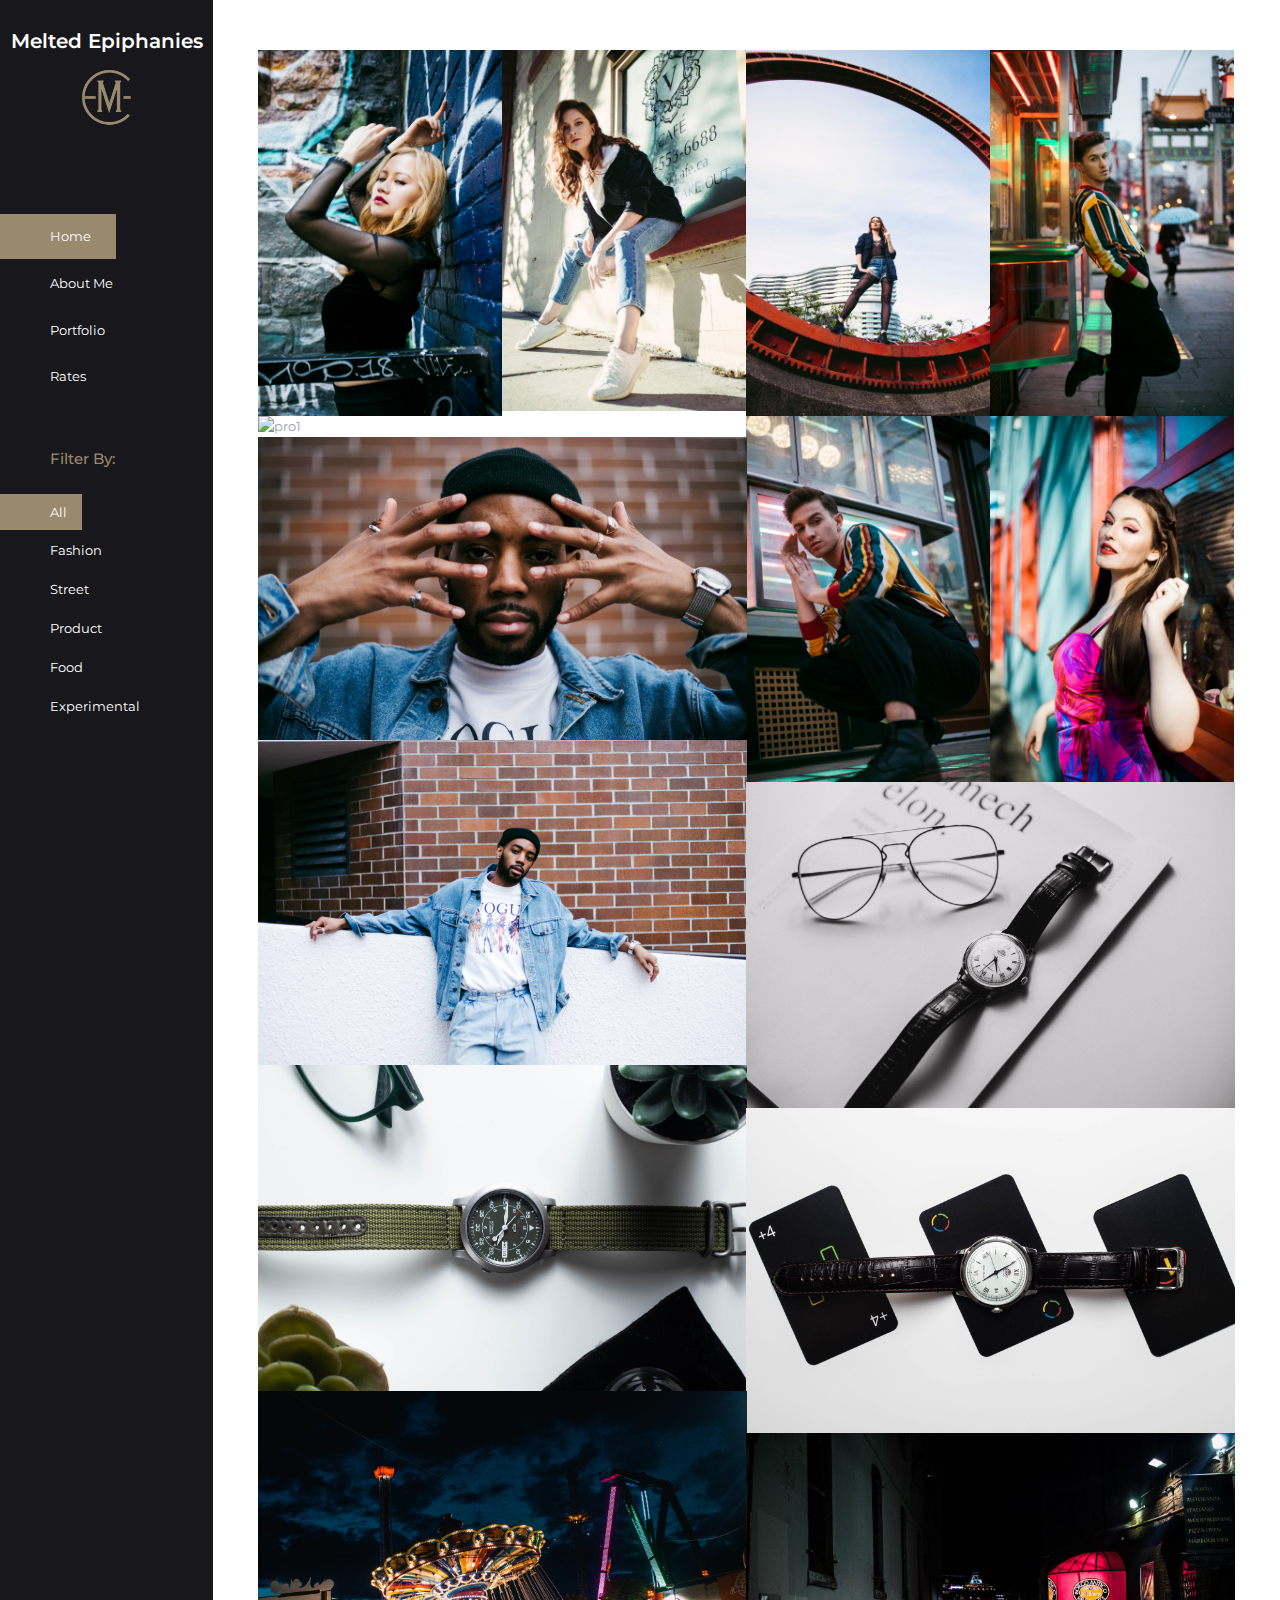
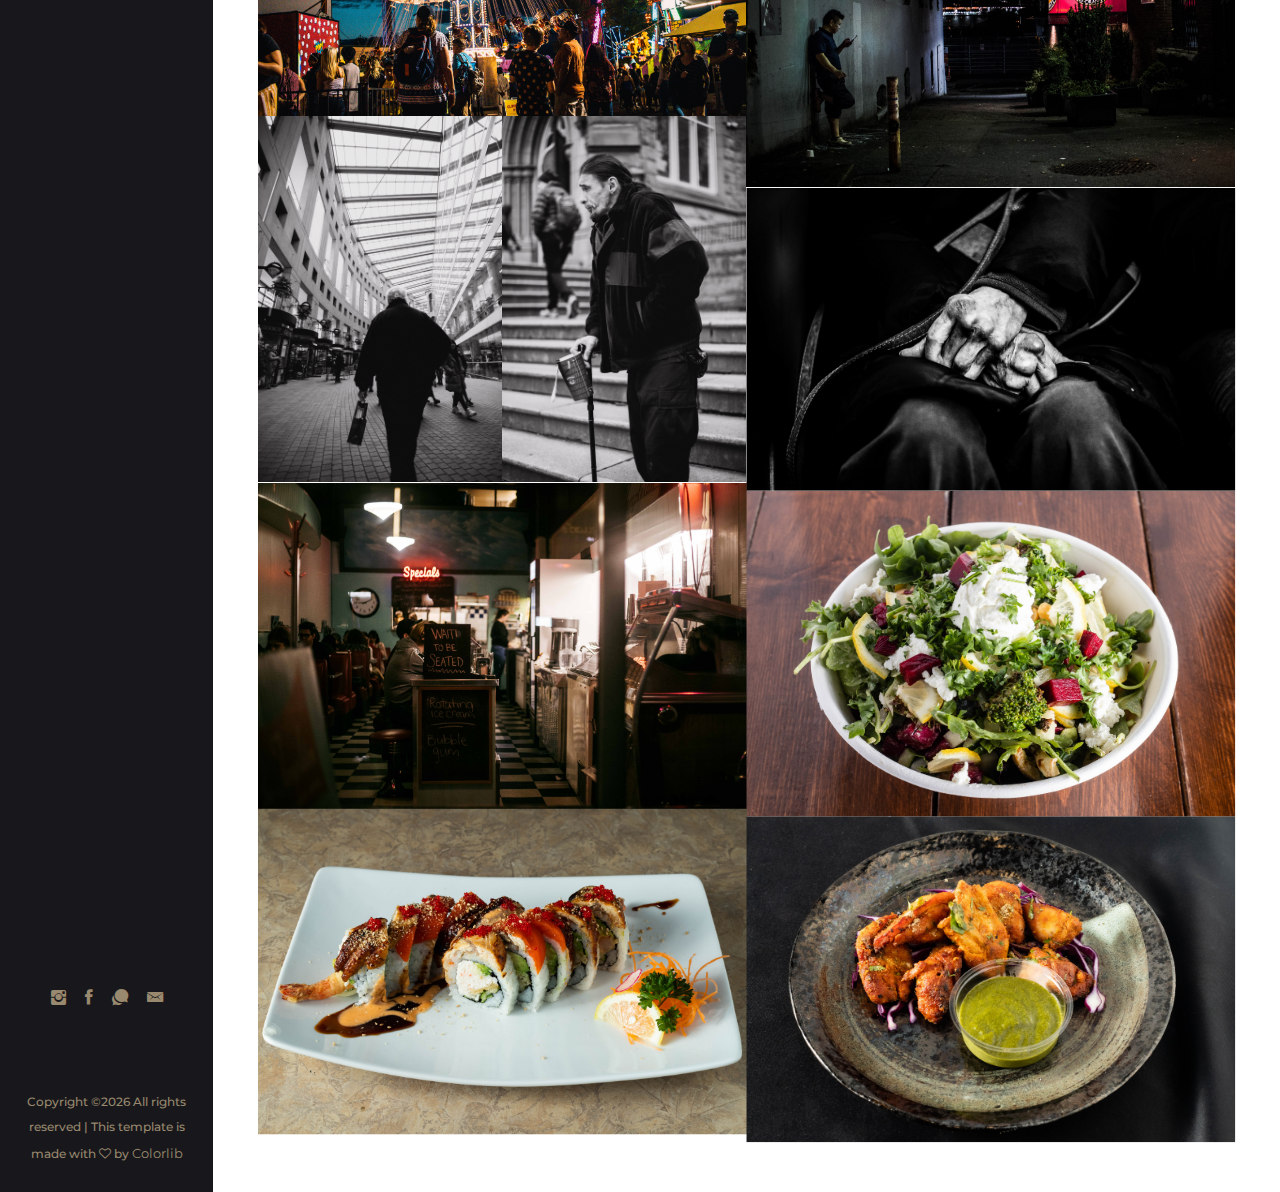
==== index.html @ e8b74024 "Changed Font size for About change and uploaded images" ====
<!DOCTYPE html>
<html lang="en">
<head>
    <!-- ========== Meta Tags ========== -->
    <meta charset="UTF-8">
    <meta name="description" content="Cocoon -Portfolio">
    <meta name="keywords" content="Cocoon , Portfolio">
    <meta name="author" content="Pharaohlab">
    <meta name="viewport" content="width=device-width, initial-scale=1, maximum-scale=1">
    <!-- ========== Title ========== -->
    <title> Melted Epiphanies</title>
    <!-- ========== Favicon Ico ========== -->
    <link rel="icon" href="assets/img/icons/Logo.png">
    <!-- ========== STYLESHEETS ========== -->
    <!-- Bootstrap CSS -->
    <link href="assets/css/bootstrap.min.css" rel="stylesheet">
    <!-- Fonts Icon CSS -->
    <link href="assets/css/font-awesome.min.css" rel="stylesheet">
    <link href="assets/css/et-line.css" rel="stylesheet">
    <link href="assets/css/ionicons.min.css" rel="stylesheet">
    <!-- Carousel CSS -->
    <link href="assets/css/slick.css" rel="stylesheet">
    <!-- Magnific-popup -->
    <link rel="stylesheet" href="assets/css/magnific-popup.css">
    <!-- Animate CSS -->
    <link rel="stylesheet" href="assets/css/animate.min.css">
    <!-- Custom styles for this template -->
    <link href="assets/css/main.css" rel="stylesheet">
</head>
<body>
<div class="loader">
    <div class="loader-outter"></div>
    <div class="loader-inner"></div>
</div>

<div class="body-container container-fluid">
    <a class="menu-btn" href="javascript:void(0)">
        <i class="ion ion-grid"></i>
    </a>
    <div class="row justify-content-center">
        <!--=================== side menu ====================-->
        <div class="col-lg-2 col-md-3 col-12 menu_block">

            <!--logo -->
            <div class="logo_box">
                <a href="#">
                    <h4 class="d-inline text-white" style="font-weight:600; font-size: 20px">Melted Epiphanies</h4>
                    <br>
                    <img style="max-height: 80px"  src="assets/img/icons/Logo.png"> 
                </a>
                
            </div>
            <!--logo end-->

            <!--main menu -->
            <div class="side_menu_section">
                <ul class="menu_nav">
                    <li class="active">
                        <a href="index.html">
                            Home
                        </a>
                    </li>
                    <li>
                        <a href="about.html">
                            About Me
                        </a>
                    </li>
                    
                    <li>
                        <a href="portfolio.html">
                            Portfolio
                        </a>
                    </li>
                   <!--<li X>
                        <a href="blog.html">
                            Blog
                        </a>
                    </li>-->
                    <li>
                        <a href="services.html">
                            Rates
                        </a>
                    </li>
                </ul>
            </div>
            <!--main menu end -->

            <!--filter menu -->
            <div class="side_menu_section">
                <h4 class="side_title">filter by:</h4>
                <ul  id="filtr-container"  class="filter_nav">
                    <li  data-filter="*" class="active"><a href="javascript:void(0)" >all</a></li>
                    <li data-filter=".fashion"> <a href="javascript:void(0)">fashion</a></li>
                    <li data-filter=".street"><a href="javascript:void(0)">street</a></li>
                    <li data-filter=".product"><a href="javascript:void(0)">product</a></li>
                    <li data-filter=".food"><a href="javascript:void(0)">food</a></li>
                    <li data-filter=".experimental"><a href="javascript:void(0)">experimental</a></li>
                </ul>
            </div>
            <!--filter menu end -->

            <!--social and copyright -->
            <div class="side_menu_bottom">
                <div class="side_menu_bottom_inner">
                    <ul class="social_menu">
                        <li>
                            <a href="https://www.instagram.com/melted_epiphanies/"> <i class="ion ion-social-instagram"></i> </a>
                        </li>
                        <li>
                            <a href="https://www.facebook.com/Melted.Epiphanies/"> <i class="ion ion-social-facebook"></i> </a>
                        </li>
                        <li>
                            <a href="https://msng.link/o/?https%3A%2F%2Fu.wechat.com%2FINKxO71W74iLwqm2s87WWhY=wc"> <i class="ion ion-chatbubbles"></i> </a>
                        </li>
                        <li>
                            <a href="mailto:kaiwenmei@gmail.com"> <i class="ion ion-email"></i> </a>
                        </li>
                    </ul>
                    <div class="copy_right">
                        <!-- Link back to Colorlib can't be removed. Template is licensed under CC BY 3.0. -->
                        <p class="copyright">Copyright &copy;<script>document.write(new Date().getFullYear());</script> All rights reserved | This template is made with <i class="fa fa-heart-o" aria-hidden="true"></i> by <a href="https://colorlib.com" target="_blank">Colorlib</a></p>
                        <!-- Link back to Colorlib can't be removed. Template is licensed under CC BY 3.0. -->
                    </div>
                </div>
            </div>
            <!--social and copyright end -->

        </div>
        <!--=================== side menu end====================-->

        <!--=================== content body ====================-->
        <div class="col-lg-10 col-md-9 col-12 body_block  align-content-center">
            <div class="portfolio">
                <div class="container-fluid">
                    <!--=================== masaonry portfolio start====================-->
                    <div class="grid img-container justify-content-center no-gutters">
                        <div class="grid-sizer col-sm-12 col-md-6 col-lg-3"></div>
                        
                        <div class="grid-item fashion  col-sm-12 col-md-6 col-lg-3">
                            <a href="assets/img/fashion/IMG_3970.jpg" title="Vancity Wears">
                                <div class="project_box_one">
                                    <img src="assets/img/fashion/IMG_3970.jpg" alt="pro1" />
                                    <div class="product_info">
                                        <div class="product_info_text">
                                            <div class="product_info_text_inner">
                                                <i class="ion ion-plus"></i>
                                                <h4>Vancity Wears</h4>
                                            </div>
                                        </div>
                                    </div>
                                </div>
                            </a>
                        </div>
                        
                        <div class="grid-item fashion  col-sm-12 col-md-6 col-lg-3">
                            <a href="assets/img/fashion/tetyana/2.jpg" title="Tetyana">
                                <div class="project_box_one">
                                    <img src="assets/img/fashion/tetyana/2.jpg" alt="pro1" />
                                    <div class="product_info">
                                        <div class="product_info_text">
                                            <div class="product_info_text_inner">
                                                <i class="ion ion-plus"></i>
                                                <h4>Luxia Magazine</h4>
                                            </div>
                                        </div>
                                    </div>
                                </div>
                            </a>
                        </div>
                         <div class="grid-item fashion  col-sm-12 col-md-6 col-lg-3">
                            <a href="assets/img/fashion/tetyana/tentative%205.jpg" title="Tetyana">
                                <div class="project_box_one">
                                    <img src="assets/img/fashion/tetyana/tentative%205.jpg" alt="pro1" />
                                    <div class="product_info">
                                        <div class="product_info_text">
                                            <div class="product_info_text_inner">
                                                <i class="ion ion-plus"></i>
                                                <h4>Luxia Magazine</h4>
                                            </div>
                                        </div>
                                    </div>
                                </div>
                            </a>
                        </div>
                        
                        <div class="grid-item fashion  col-sm-12 col-md-6">
                            <a href="assets/img/fashion/amelia/IMG_6951.jpg" title="Amelia">
                                <div class="project_box_one">
                                    <img src="assets/img/fashion/amelia/IMG_6951.jpg" alt="pro1" />
                                    <div class="product_info">
                                        <div class="product_info_text">
                                            <div class="product_info_text_inner">
                                                <i class="ion ion-plus"></i>
                                                <h4>Evon Magazine</h4>
                                            </div>
                                        </div>
                                    </div>
                                </div>
                            </a>
                        </div>
                        
                        <div class="grid-item fashion  col-sm-12 col-md-6 col-lg-3">
                            <a href="assets/img/fashion/Eran/IMG_0457.jpg" title="Eran">
                                <div class="project_box_one">
                                    <img src="assets/img/fashion/Eran/IMG_0457.jpg" alt="pro1" />
                                    <div class="product_info">
                                        <div class="product_info_text">
                                            <div class="product_info_text_inner">
                                                <i class="ion ion-plus"></i>
                                                <h4>Horizont Magazine</h4>
                                            </div>
                                        </div>
                                    </div>
                                </div>
                            </a>
                        </div>
                        
                         <div class="grid-item fashion  col-sm-12 col-md-6 col-lg-3">
                            <a href="assets/img/fashion/Eran/IMG_0480.jpg" title="Eran">
                                <div class="project_box_one">
                                    <img src="assets/img/fashion/Eran/IMG_0480.jpg" alt="pro1" />
                                    <div class="product_info">
                                        <div class="product_info_text">
                                            <div class="product_info_text_inner">
                                                <i class="ion ion-plus"></i>
                                                <h4>Horizont Magazine</h4>
                                            </div>
                                        </div>
                                    </div>
                                </div>
                            </a>
                        </div>
                        
                         <div class="grid-item fashion  col-sm-12 col-md-6 col-lg-3">
                            <a href="assets/img/fashion/amelia/IMG_6711.jpg" title="Amelia">
                                <div class="project_box_one">
                                    <img src="assets/img/fashion/amelia/IMG_6711.jpg" alt="pro1" />
                                    <div class="product_info">
                                        <div class="product_info_text">
                                            <div class="product_info_text_inner">
                                                <i class="ion ion-plus"></i>
                                                <h4>Evon Magazine</h4>
                                            </div>
                                        </div>
                                    </div>
                                </div>
                            </a>
                        </div>
                        
                        <div class="grid-item fashion  col-sm-12 col-md-6 ">
                            <a href="assets/img/fashion/IMG_4957.jpg" title="Bray">
                                <div class="project_box_one">
                                    <img src="assets/img/fashion/IMG_4957.jpg" alt="pro1" />
                                    <div class="product_info">
                                        <div class="product_info_text">
                                            <div class="product_info_text_inner">
                                                <i class="ion ion-plus"></i>
                                                <h4>Vancity Wears</h4>
                                            </div>
                                        </div>
                                    </div>
                                </div>
                            </a>
                        </div>
                        
                        <div class="grid-item fashion  col-sm-12 col-md-6 ">
                            <a href="assets/img/fashion/IMG_4915.jpg" title="Bray">
                                <div class="project_box_one">
                                    <img src="assets/img/fashion/IMG_4915.jpg" alt="pro1" />
                                    <div class="product_info">
                                        <div class="product_info_text">
                                            <div class="product_info_text_inner">
                                                <i class="ion ion-plus"></i>
                                                <h4>Vancity Wears</h4>
                                            </div>
                                        </div>
                                    </div>
                                </div>
                            </a>
                        </div>
                        
                        <div class="grid-item product  col-sm-12 col-md-6 ">
                            <a href="assets/img/product/IMG_9534.jpg" title="Orient">
                                <div class="project_box_one">
                                    <img src="assets/img/product/IMG_9534.jpg" alt="pro1" />
                                    <div class="product_info">
                                        <div class="product_info_text">
                                            <div class="product_info_text_inner">
                                                <i class="ion ion-plus"></i>
                                                <h4>Watches</h4>
                                    
                                            </div>
                                        </div>
                                    </div>
                                </div>
                            </a>
                        </div>
                        
                        <div class="grid-item product  col-sm-12 col-md-6 ">
                            <a href="assets/img/product/IMG_9509.jpg" title="Saco">
                                <div class="project_box_one">
                                    <img src="assets/img/product/IMG_9509.jpg" alt="pro1" />
                                    <div class="product_info">
                                        <div class="product_info_text">
                                            <div class="product_info_text_inner">
                                                <i class="ion ion-plus"></i>
                                                <h4>Watches</h4>
                                            </div>
                                        </div>
                                    </div>
                                </div>
                            </a>
                        </div>
                        
                        <div class="grid-item product  col-sm-12 col-md-6">
                            <a href="assets/img/product/IMG_9571.jpg" title="Orient">
                                <div class="project_box_one">
                                    <img src="assets/img/product/IMG_9571.jpg" alt="pro1" />
                                    <div class="product_info">
                                        <div class="product_info_text">
                                            <div class="product_info_text_inner">
                                                <i class="ion ion-plus"></i>
                                                <h4>Watches</h4>
                                            </div>
                                        </div>
                                    </div>
                                </div>
                            </a>
                        </div>
                        
                        <div class="grid-item street col-sm-12 col-md-6">
                            <a href="assets/img/street/1.jpg" title="Summer Nights">
                                <div class="project_box_one">
                                    <img src="assets/img/street/1.jpg" alt="pro1" />
                                    <div class="product_info">
                                        <div class="product_info_text">
                                            <div class="product_info_text_inner">
                                                <i class="ion ion-plus"></i>
                                                <h4>Playland at Night</h4>
                                            </div>
                                        </div>
                                    </div>
                                </div>
                            </a>
                        </div>
                        
                        <div class="grid-item street col-sm-12 col-md-6">
                            <a href="assets/img/street/MeltedEpiphanies.jpg" title="Smoke Break">
                                <div class="project_box_one">
                                    <img src="assets/img/street/MeltedEpiphanies.jpg" alt="pro1" />
                                    <div class="product_info">
                                        <div class="product_info_text">
                                            <div class="product_info_text_inner">
                                                <i class="ion ion-plus"></i>
                                                <h4>Smoke Break</h4>
                                            </div>
                                        </div>
                                    </div>
                                </div>
                            </a>
                        </div>
                        
                        <div class="grid-item street col-sm-12 col-md-6 col-lg-3">
                            <a href="assets/img/street/IMG_5322.jpg" title="Looming Shoulders">
                                <div class="project_box_one">
                                    <img src="assets/img/street/IMG_5322.jpg" alt="pro1" />
                                    <div class="product_info">
                                        <div class="product_info_text">
                                            <div class="product_info_text_inner">
                                                <i class="ion ion-plus"></i>
                                                <h4>Looming Shoulders</h4>
                                            </div>
                                        </div>
                                    </div>
                                </div>
                            </a>
                        </div>
                        
                        <div class="grid-item street col-sm-12 col-md-6 col-lg-3">
                            <a href="assets/img/street/IMG_5411.jpg" title="Looming Shoulders">
                                <div class="project_box_one">
                                    <img src="assets/img/street/IMG_5411.jpg" alt="pro1" />
                                    <div class="product_info">
                                        <div class="product_info_text">
                                            <div class="product_info_text_inner">
                                                <i class="ion ion-plus"></i>
                                                <h4>Cane</h4>
                                            </div>
                                        </div>
                                    </div>
                                </div>
                            </a>
                        </div>
                        
                        <div class="grid-item street col-sm-12 col-md-6">
                            <a href="assets/img/street/IMG_3311_Original.jpg" title="Elderly Hands">
                                <div class="project_box_one">
                                    <img src="assets/img/street/IMG_3311_Original.jpg" alt="pro1" />
                                    <div class="product_info">
                                        <div class="product_info_text">
                                            <div class="product_info_text_inner">
                                                <i class="ion ion-plus"></i>
                                                <h4>Elderly Hands</h4>
                                            </div>
                                        </div>
                                    </div>
                                </div>
                            </a>
                        </div>
                        
                        <div class="grid-item street col-sm-12 col-md-6">
                            <a href="assets/img/street/IMG_4623.jpg" title="Late night Coffee">
                                <div class="project_box_one">
                                    <img src="assets/img/street/IMG_4623.jpg" alt="pro1" />
                                    <div class="product_info">
                                        <div class="product_info_text">
                                            <div class="product_info_text_inner">
                                                <i class="ion ion-plus"></i>
                                                <h4>Late Night Coffee</h4>
                                            </div>
                                        </div>
                                    </div>
                                </div>
                            </a>
                        </div>
                        
                         <div class="grid-item food col-sm-12 col-md-6">
                            <a href="assets/img/food/pretty.jpg" title="Hungry Guys Kitchen">
                                <div class="project_box_one">
                                    <img src="assets/img/food/pretty.jpg" alt="pro1" />
                                    <div class="product_info">
                                        <div class="product_info_text">
                                            <div class="product_info_text_inner">
                                                <i class="ion ion-plus"></i>
                                                <h4>Hungry Guys Kitchen</h4>
                                            </div>
                                        </div>
                                    </div>
                                </div>
                            </a>
                        </div>
                        
                        <div class="grid-item food col-sm-12 col-md-6">
                            <a href="assets/img/food/tokyo%20dragon.jpg" title="Tokyo Hon">
                                <div class="project_box_one">
                                    <img src="assets/img/food/tokyo%20dragon.jpg" alt="pro1" />
                                    <div class="product_info">
                                        <div class="product_info_text">
                                            <div class="product_info_text_inner">
                                                <i class="ion ion-plus"></i>
                                                <h4>Tokyo Hon</h4>
                                            </div>
                                        </div>
                                    </div>
                                </div>
                            </a>
                        </div>
                        
                        <div class="grid-item food col-sm-12 col-md-6">
                            <a href="assets/img/food/tikka.jpg" title="Urban Tadaka">
                                <div class="project_box_one">
                                    <img src="assets/img/food/tikka.jpg" alt="pro1" />
                                    <div class="product_info">
                                        <div class="product_info_text">
                                            <div class="product_info_text_inner">
                                                <i class="ion ion-plus"></i>
                                                <h4>Urban Tadaka</h4>
                                            </div>
                                        </div>
                                    </div>
                                </div>
                            </a>
                        </div>
                        
                        
                        
                       
                        
                    </div>
                    <!--=================== masaonry portfolio end====================-->
                </div>
            </div>
        </div>
        <!--=================== content body end ====================-->
    </div>
</div>


<!-- jquery -->
<script src="assets/js/jquery.min.js"></script>
<!-- bootstrap -->
<script src="assets/js/popper.js"></script>
<script src="assets/js/bootstrap.min.js"></script>
<script src="assets/js/waypoints.min.js"></script>
<!--slick carousel -->
<script src="assets/js/slick.min.js"></script>
<!--Portfolio Filter-->
<script src="assets/js/imgloaded.js"></script>
<script src="assets/js/isotope.js"></script>
<!-- Magnific-popup -->
<script src="assets/js/jquery.magnific-popup.min.js"></script>
<!--Counter-->
<script src="assets/js/jquery.counterup.min.js"></script>
<!-- WOW JS -->
<script src="assets/js/wow.min.js"></script>
<!-- Custom js -->
<script src="assets/js/main.js"></script>
</body>
</html>
---- assets/css/et-line.css ----
@font-face{font-family:et-line;src:url(../fonts/et-line.eot);src:url(../fonts/et-line.eot?#iefix) format('embedded-opentype'),url(../fonts/et-line.woff) format('woff'),url(../fonts/et-line.ttf) format('truetype'),url(../fonts/et-line.svg#et-line) format('svg');font-weight:400;font-style:normal}[data-icon]:before{font-family:et-line;content:attr(data-icon);speak:none;font-weight:400;font-variant:normal;text-transform:none;line-height:1;-webkit-font-smoothing:antialiased;-moz-osx-font-smoothing:grayscale;display:inline-block}.icon-adjustments,.icon-alarmclock,.icon-anchor,.icon-aperture,.icon-attachment,.icon-bargraph,.icon-basket,.icon-beaker,.icon-bike,.icon-book-open,.icon-briefcase,.icon-browser,.icon-calendar,.icon-camera,.icon-caution,.icon-chat,.icon-circle-compass,.icon-clipboard,.icon-clock,.icon-cloud,.icon-compass,.icon-desktop,.icon-dial,.icon-document,.icon-documents,.icon-download,.icon-dribbble,.icon-edit,.icon-envelope,.icon-expand,.icon-facebook,.icon-flag,.icon-focus,.icon-gears,.icon-genius,.icon-gift,.icon-global,.icon-globe,.icon-googleplus,.icon-grid,.icon-happy,.icon-hazardous,.icon-heart,.icon-hotairballoon,.icon-hourglass,.icon-key,.icon-laptop,.icon-layers,.icon-lifesaver,.icon-lightbulb,.icon-linegraph,.icon-linkedin,.icon-lock,.icon-magnifying-glass,.icon-map,.icon-map-pin,.icon-megaphone,.icon-mic,.icon-mobile,.icon-newspaper,.icon-notebook,.icon-paintbrush,.icon-paperclip,.icon-pencil,.icon-phone,.icon-picture,.icon-pictures,.icon-piechart,.icon-presentation,.icon-pricetags,.icon-printer,.icon-profile-female,.icon-profile-male,.icon-puzzle,.icon-quote,.icon-recycle,.icon-refresh,.icon-ribbon,.icon-rss,.icon-sad,.icon-scissors,.icon-scope,.icon-search,.icon-shield,.icon-speedometer,.icon-strategy,.icon-streetsign,.icon-tablet,.icon-target,.icon-telescope,.icon-toolbox,.icon-tools,.icon-tools-2,.icon-trophy,.icon-tumblr,.icon-twitter,.icon-upload,.icon-video,.icon-wallet,.icon-wine{font-family:et-line;speak:none;font-style:normal;font-weight:400;font-variant:normal;text-transform:none;line-height:1;-webkit-font-smoothing:antialiased;-moz-osx-font-smoothing:grayscale;display:inline-block}.icon-mobile:before{content:"\e000"}.icon-laptop:before{content:"\e001"}.icon-desktop:before{content:"\e002"}.icon-tablet:before{content:"\e003"}.icon-phone:before{content:"\e004"}.icon-document:before{content:"\e005"}.icon-documents:before{content:"\e006"}.icon-search:before{content:"\e007"}.icon-clipboard:before{content:"\e008"}.icon-newspaper:before{content:"\e009"}.icon-notebook:before{content:"\e00a"}.icon-book-open:before{content:"\e00b"}.icon-browser:before{content:"\e00c"}.icon-calendar:before{content:"\e00d"}.icon-presentation:before{content:"\e00e"}.icon-picture:before{content:"\e00f"}.icon-pictures:before{content:"\e010"}.icon-video:before{content:"\e011"}.icon-camera:before{content:"\e012"}.icon-printer:before{content:"\e013"}.icon-toolbox:before{content:"\e014"}.icon-briefcase:before{content:"\e015"}.icon-wallet:before{content:"\e016"}.icon-gift:before{content:"\e017"}.icon-bargraph:before{content:"\e018"}.icon-grid:before{content:"\e019"}.icon-expand:before{content:"\e01a"}.icon-focus:before{content:"\e01b"}.icon-edit:before{content:"\e01c"}.icon-adjustments:before{content:"\e01d"}.icon-ribbon:before{content:"\e01e"}.icon-hourglass:before{content:"\e01f"}.icon-lock:before{content:"\e020"}.icon-megaphone:before{content:"\e021"}.icon-shield:before{content:"\e022"}.icon-trophy:before{content:"\e023"}.icon-flag:before{content:"\e024"}.icon-map:before{content:"\e025"}.icon-puzzle:before{content:"\e026"}.icon-basket:before{content:"\e027"}.icon-envelope:before{content:"\e028"}.icon-streetsign:before{content:"\e029"}.icon-telescope:before{content:"\e02a"}.icon-gears:before{content:"\e02b"}.icon-key:before{content:"\e02c"}.icon-paperclip:before{content:"\e02d"}.icon-attachment:before{content:"\e02e"}.icon-pricetags:before{content:"\e02f"}.icon-lightbulb:before{content:"\e030"}.icon-layers:before{content:"\e031"}.icon-pencil:before{content:"\e032"}.icon-tools:before{content:"\e033"}.icon-tools-2:before{content:"\e034"}.icon-scissors:before{content:"\e035"}.icon-paintbrush:before{content:"\e036"}.icon-magnifying-glass:before{content:"\e037"}.icon-circle-compass:before{content:"\e038"}.icon-linegraph:before{content:"\e039"}.icon-mic:before{content:"\e03a"}.icon-strategy:before{content:"\e03b"}.icon-beaker:before{content:"\e03c"}.icon-caution:before{content:"\e03d"}.icon-recycle:before{content:"\e03e"}.icon-anchor:before{content:"\e03f"}.icon-profile-male:before{content:"\e040"}.icon-profile-female:before{content:"\e041"}.icon-bike:before{content:"\e042"}.icon-wine:before{content:"\e043"}.icon-hotairballoon:before{content:"\e044"}.icon-globe:before{content:"\e045"}.icon-genius:before{content:"\e046"}.icon-map-pin:before{content:"\e047"}.icon-dial:before{content:"\e048"}.icon-chat:before{content:"\e049"}.icon-heart:before{content:"\e04a"}.icon-cloud:before{content:"\e04b"}.icon-upload:before{content:"\e04c"}.icon-download:before{content:"\e04d"}.icon-target:before{content:"\e04e"}.icon-hazardous:before{content:"\e04f"}.icon-piechart:before{content:"\e050"}.icon-speedometer:before{content:"\e051"}.icon-global:before{content:"\e052"}.icon-compass:before{content:"\e053"}.icon-lifesaver:before{content:"\e054"}.icon-clock:before{content:"\e055"}.icon-aperture:before{content:"\e056"}.icon-quote:before{content:"\e057"}.icon-scope:before{content:"\e058"}.icon-alarmclock:before{content:"\e059"}.icon-refresh:before{content:"\e05a"}.icon-happy:before{content:"\e05b"}.icon-sad:before{content:"\e05c"}.icon-facebook:before{content:"\e05d"}.icon-twitter:before{content:"\e05e"}.icon-googleplus:before{content:"\e05f"}.icon-rss:before{content:"\e060"}.icon-tumblr:before{content:"\e061"}.icon-linkedin:before{content:"\e062"}.icon-dribbble:before{content:"\e063"}
---- assets/css/main.css ----
/*
 * Cocoon -  Portfolio html  Template
 * Build Date: december 2017
 * Author: colorlib
 * Copyright (C) 2018 colorlib
 */
/* ------------------------------------- */
/* TABLE OF CONTENTS
/* -------------------------------------
    . GENERAL
    . SIDE MENU
    . BODY SIDE GENEREL CLASSES
    . BUTTONS
    . ICON BOXES
    . PROJECTS SECTION (PORTFOLIO)
    . BLOG  SECTION
    . COUNTER SECTION
    . Testimonial SECTION
	. Contact Section
	.PROGRESSBAR
	.SINGLE POST (COMMENTS SIDEBAR TAGS LIST)
	------------------------------------- */
/*  ----------------------------------------------------
1. GENERAL
-------------------------------------------------------- */
/* ----------------IMPORT GOOGLE FONTS ------------------- */
@import url("https://fonts.googleapis.com/css?family=Montserrat:300,300i,400,500");
/* ----------------Text Fonts ------------------- */
body {
  font-size: 20px;
  line-height: 1.6;
  font-weight: 300;
  font-family: "Montserrat", sans-serif;
  color: #9c9ca9;
  font-style: normal;
  overflow-x: hidden;
}

h1, h2, h3, h4, h5, h6 {
  font-family: "Montserrat", sans-serif;
  font-weight: 400;
  color: #18181c;
  line-height: 1.3;
}

h1, .h1 {
  font-size: 42px;
  margin-bottom: 25px;
}

h2, .h2 {
  font-size: 38px;
  margin-bottom: 25px;
}

h3, .h3 {
  font-size: 36px;
  margin-bottom: 25px;
}

h4, .h4 {
  font-size: 18px;
  margin-bottom: 15px;
}

h5, .h5 {
  font-size: 16px;
  margin-bottom: 15px;
}

h6, .h6 {
  font-size: 14px;
  margin-bottom: 10px;
}

p {
  font-size: 16px;
  font-family: "Montserrat", sans-serif;
  margin: 0 0 15px;
  line-height: 2.1;
  font-weight: 300;
  color: #9c9ca9;
}
p:last-child {
  margin-bottom: 0;
}

a {
  color: inherit;
  text-decoration: none;
  cursor: pointer;
  font-size: 13px;
  font-weight: 400;
  -webkit-transition: all 0.4s ease-in-out;
  transition: all 0.4s ease-in-out;
}

a:hover,
a:focus,
a:active {
  text-decoration: none;
  outline: none;
  color: #9c9ca9;
  -webkit-transition: all 0.4s ease-in-out;
  transition: all 0.4s ease-in-out;
}

ul.nosyely_list {
  padding: 0;
  margin: 0;
  list-style: none;
}

.section_title {
  position: relative;
  margin-bottom: 25px;
}
.section_title h4 {
  text-transform: capitalize;
  font-weight: 500;
}
.section_title h4:after {
  height: 2px;
  width: 30px;
  content: "";
  background-color: #99896e;
  position: absolute;
  left: 2px;
  bottom: -10px;
}

blockquote {
  padding: 75px 25px 25px;
  font-size: 20px;
  text-align: center;
  margin: 25px 50px;
}
blockquote:before {
  content: open-quote;
  display: block;
  font-size: 134px;
  font-family: Georgia, Verdana, Roboto, serif;
  line-height: 0.2;
  padding: 0;
  opacity: 0.2;
  font-weight: 600;
  margin: 0;
}
blockquote p {
  font-size: 18px;
  text-transform: capitalize;
  font-weight: 400;
  font-style: italic;
}

.text-muted {
  color: #868e96 !important;
  font-size: 14px;
  line-height: 2.1;
}

strong {
  font-weight: 700;
}

.text-xs {
  font-size: 11px;
}

.text-xl {
  font-size: 48px;
  font-weight: 600;
  letter-spacing: 1px;
}

.uppercase {
  text-transform: uppercase;
}

.capitalize {
  text-transform: capitalize;
}

img {
  max-width: 100%;
}

@media (max-width: 768px) {
  h1, .h1 {
    font-size: 28px;
    line-height: 40px;
    margin-bottom: 15px;
    font-weight: 700;
  }

  h2, .h2 {
    font-size: 24px;
    line-height: 40px;
    margin-bottom: 15px;
  }

  h3, .h3 {
    font-size: 20px;
    line-height: 30px;
    margin-bottom: 15px;
  }

  h4, .h4 {
    font-size: 16px;
    line-height: 30px;
    margin-bottom: 10px;
  }

  h5, .h5 {
    font-size: 14px;
    line-height: 25px;
    margin-bottom: 10px;
  }

  h6, .h6 {
    font-size: 12px;
    line-height: 25px;
    margin-bottom: 5px;
  }

  .hide-md {
    display: none !important;
  }
}
/* ----------------Responsive Align ------------------- */
@media all and (max-width: 767px) {
  .text-center-xs {
    text-align: center;
  }

  .text-left-xs {
    text-align: left;
  }

  .text-right-xs {
    text-align: right;
  }
}
.loader {
  position: fixed;
  top: 0;
  bottom: 0;
  width: 100%;
  background-color: #f7f7f7;
  z-index: 999999;
}
.loader .loader-inner {
  position: absolute;
  border: 2px solid #99896e;
  border-radius: 50%;
  width: 40px;
  height: 40px;
  left: calc(50% - 20px);
  top: calc(50% - 20px);
  border-right: 0;
  border-top-color: transparent;
  -webkit-animation: loader-inner 1s cubic-bezier(0.42, 0.61, 0.58, 0.41) infinite;
  animation: loader-inner 1s cubic-bezier(0.42, 0.61, 0.58, 0.41) infinite;
}

@-webkit-keyframes loader-outter {
  0% {
    -webkit-transform: rotate(0deg);
    transform: rotate(0deg);
  }
  100% {
    -webkit-transform: rotate(360deg);
    transform: rotate(360deg);
  }
}
@keyframes loader-outter {
  0% {
    -webkit-transform: rotate(0deg);
    transform: rotate(0deg);
  }
  100% {
    -webkit-transform: rotate(360deg);
    transform: rotate(360deg);
  }
}
@-webkit-keyframes loader-inner {
  0% {
    -webkit-transform: rotate(0deg);
    transform: rotate(0deg);
  }
  100% {
    -webkit-transform: rotate(-360deg);
    transform: rotate(-360deg);
  }
}
@keyframes loader-inner {
  0% {
    -webkit-transform: rotate(0deg);
    transform: rotate(0deg);
  }
  100% {
    -webkit-transform: rotate(-360deg);
    transform: rotate(-360deg);
  }
}
/* ----------------colors------------------- */
.color-gray {
  color: #f4f8fc !important;
}

.color-dark-gray {
  color: #9c9ca9 !important;
}

.color-dark {
  color: #333333 !important;
}

.color-black {
  color: #18181c !important;
}

.color-light {
  color: #ffffff !important;
}

.color-green {
  color: #6cc47f !important;
}

.color-blue {
  color: #0652fd !important;
}

.color-red {
  color: #f97794 !important;
}

.color-orange {
  color: #f79257 !important;
}

.color-yellow {
  color: #ffbf00 !important;
}

.color-purple {
  color: #926cc4 !important;
}

.bg-grad-purple {
  background: #8C66CA;
  background: linear-gradient(135deg, #E25574 0%, #8C66CA 100%);
}

.bg-macaroni {
  background: -webkit-gradient(linear, left top, right top, from(#ff5f6d), to(#ffc371));
  background: linear-gradient(90deg, #ff5f6d 0%, #ffc371 100%);
}

.bg-light {
  background-color: #ffffff !important;
}

.bg-gray {
  background-color: #f4f8fc !important;
}

.bg-black {
  background-color: #18181c !important;
}

.bg-blue {
  background-color: #0652fd !important;
}

.bg-purple {
  background-color: #926cc4 !important;
}

/* --------------PADDING STYLE-------------- */
.p0 {
  padding: 0 !important;
}

.p5 {
  padding: 5px !important;
}

.p10 {
  padding: 10px !important;
}

.p15 {
  padding: 15px !important;
}

.p20 {
  padding: 20px !important;
}

.p25 {
  padding: 25px !important;
}

.p30 {
  padding: 30px !important;
}

.p35 {
  padding: 35px !important;
}

.p40 {
  padding: 40px !important;
}

.p45 {
  padding: 45px !important;
}

.p50 {
  padding: 50px !important;
}

.p55 {
  padding: 55px !important;
}

.p60 {
  padding: 60px !important;
}

.p65 {
  padding: 65px !important;
}

.p70 {
  padding: 70px !important;
}

.p75 {
  padding: 75px !important;
}

.p80 {
  padding: 80px !important;
}

.p85 {
  padding: 85px !important;
}

.p90 {
  padding: 90px !important;
}

.p95 {
  padding: 95px !important;
}

.p100 {
  padding: 100px !important;
}

.pt0 {
  padding-top: 0 !important;
}

.pt5 {
  padding-top: 5px !important;
}

.pt10 {
  padding-top: 10px !important;
}

.pt15 {
  padding-top: 15px !important;
}

.pt20 {
  padding-top: 20px !important;
}

.pt25 {
  padding-top: 25px !important;
}

.pt30 {
  padding-top: 30px !important;
}

.pt35 {
  padding-top: 35px !important;
}

.pt40 {
  padding-top: 40px !important;
}

.pt45 {
  padding-top: 45px !important;
}

.pt50 {
  padding-top: 50px !important;
}

.pt55 {
  padding-top: 55px !important;
}

.pt60 {
  padding-top: 60px !important;
}

.pt65 {
  padding-top: 65px !important;
}

.pt70 {
  padding-top: 70px !important;
}

.pt75 {
  padding-top: 75px !important;
}

.pt80 {
  padding-top: 80px !important;
}

.pt85 {
  padding-top: 85px !important;
}

.pt90 {
  padding-top: 90px !important;
}

.pt95 {
  padding-top: 95px !important;
}

.pt100 {
  padding-top: 100px !important;
}

.pt120 {
  padding-top: 120px !important;
}

.pt200 {
  padding-top: 200px !important;
}

.pr0 {
  padding-right: 0 !important;
}

.pr5 {
  padding-right: 5px !important;
}

.pr10 {
  padding-right: 10px !important;
}

.pr15 {
  padding-right: 15px !important;
}

.pr20 {
  padding-right: 20px !important;
}

.pr25 {
  padding-right: 25px !important;
}

.pr30 {
  padding-right: 30px !important;
}

.pr35 {
  padding-right: 35px !important;
}

.pr40 {
  padding-right: 40px !important;
}

.pr45 {
  padding-right: 45px !important;
}

.pr50 {
  padding-right: 50px !important;
}

.pr55 {
  padding-right: 55px !important;
}

.pr60 {
  padding-right: 60px !important;
}

.pr65 {
  padding-right: 65px !important;
}

.pr70 {
  padding-right: 70px !important;
}

.pr75 {
  padding-right: 75px !important;
}

.pr80 {
  padding-right: 80px !important;
}

.pr85 {
  padding-right: 85px !important;
}

.pr90 {
  padding-right: 90px !important;
}

.pr95 {
  padding-right: 95px !important;
}

.pr100 {
  padding-right: 100px !important;
}

.pb0 {
  padding-bottom: 0 !important;
}

.pb5 {
  padding-bottom: 5px !important;
}

.pb10 {
  padding-bottom: 10px !important;
}

.pb15 {
  padding-bottom: 15px !important;
}

.pb20 {
  padding-bottom: 20px !important;
}

.pb25 {
  padding-bottom: 25px !important;
}

.pb30 {
  padding-bottom: 30px !important;
}

.pb35 {
  padding-bottom: 35px !important;
}

.pb40 {
  padding-bottom: 40px !important;
}

.pb45 {
  padding-bottom: 45px !important;
}

.pb50 {
  padding-bottom: 50px !important;
}

.pb55 {
  padding-bottom: 55px !important;
}

.pb60 {
  padding-bottom: 60px !important;
}

.pb65 {
  padding-bottom: 65px !important;
}

.pb70 {
  padding-bottom: 70px !important;
}

.pb75 {
  padding-bottom: 75px !important;
}

.pb80 {
  padding-bottom: 80px !important;
}

.pb85 {
  padding-bottom: 85px !important;
}

.pb90 {
  padding-bottom: 90px !important;
}

.pb95 {
  padding-bottom: 95px !important;
}

.pb100 {
  padding-bottom: 100px !important;
}

.pb120 {
  padding-bottom: 120px !important;
}

.pb200 {
  padding-bottom: 200px !important;
}

.pl0 {
  padding-left: 0;
}

.pl5 {
  padding-left: 5px;
}

.pl10 {
  padding-left: 10px;
}

.pl15 {
  padding-left: 15px;
}

.pl20 {
  padding-left: 20px;
}

.pl25 {
  padding-left: 25px;
}

.pl30 {
  padding-left: 30px;
}

.pl35 {
  padding-left: 35px;
}

.pl40 {
  padding-left: 40px;
}

.pl45 {
  padding-left: 45px;
}

.pl50 {
  padding-left: 50px;
}

.pl55 {
  padding-left: 55px;
}

.pl60 {
  padding-left: 60px;
}

.pl65 {
  padding-left: 65px;
}

.pl70 {
  padding-left: 70px;
}

.pl75 {
  padding-left: 75px;
}

.pl80 {
  padding-left: 80px;
}

.pl85 {
  padding-left: 85px;
}

.pl90 {
  padding-left: 90px;
}

.pl95 {
  padding-left: 95px;
}

.pl100 {
  padding-left: 100px;
}

/*  -----------------MARGIN STYLE----------------------- */
.m0 {
  margin: 0;
}

.m5 {
  margin: 5px;
}

.m10 {
  margin: 10px;
}

.m15 {
  margin: 15px;
}

.m20 {
  margin: 20px;
}

.m25 {
  margin: 25px;
}

.m30 {
  margin: 30px;
}

.m35 {
  margin: 35px;
}

.m40 {
  margin: 40px;
}

.m45 {
  margin: 45px;
}

.m50 {
  margin: 50px;
}

.m55 {
  margin: 55px;
}

.m60 {
  margin: 60px;
}

.m65 {
  margin: 65px;
}

.m70 {
  margin: 70px;
}

.m75 {
  margin: 75px;
}

.m80 {
  margin: 80px;
}

.m85 {
  margin: 85px;
}

.m90 {
  margin: 90px;
}

.m95 {
  margin: 95px;
}

.m100 {
  margin: 100px;
}

.mt0 {
  margin-top: 0 !important;
}

.mt5 {
  margin-top: 5px !important;
}

.mt10 {
  margin-top: 10px !important;
}

.mt15 {
  margin-top: 15px !important;
}

.mt20 {
  margin-top: 20px !important;
}

.mt25 {
  margin-top: 25px !important;
}

.mt30 {
  margin-top: 30px !important;
}

.mt35 {
  margin-top: 35px !important;
}

.mt40 {
  margin-top: 40px !important;
}

.mt45 {
  margin-top: 45px !important;
}

.mt50 {
  margin-top: 50px !important;
}

.mt55 {
  margin-top: 55px !important;
}

.mt60 {
  margin-top: 60px !important;
}

.mt65 {
  margin-top: 65px !important;
}

.mt70 {
  margin-top: 70px !important;
}

.mt75 {
  margin-top: 75px !important;
}

.mt80 {
  margin-top: 80px !important;
}

.mt85 {
  margin-top: 85px !important;
}

.mt90 {
  margin-top: 90px !important;
}

.mt95 {
  margin-top: 95px !important;
}

.mt100 {
  margin-top: 100px !important;
}

.mt110 {
  margin-top: 110px !important;
}

.mt120 {
  margin-top: 120px !important;
}

.mt-75 {
  margin-top: -75px !important;
}

.mr0 {
  margin-right: 0 !important;
}

.mr5 {
  margin-right: 5px !important;
}

.mr10 {
  margin-right: 10px !important;
}

.mr15 {
  margin-right: 15px !important;
}

.mr20 {
  margin-right: 20px !important;
}

.mr25 {
  margin-right: 25px !important;
}

.mr30 {
  margin-right: 30px !important;
}

.mr35 {
  margin-right: 35px !important;
}

.mr40 {
  margin-right: 40px !important;
}

.mr45 {
  margin-right: 45px !important;
}

.mr50 {
  margin-right: 50px !important;
}

.mr55 {
  margin-right: 55px !important;
}

.mr60 {
  margin-right: 60px !important;
}

.mr65 {
  margin-right: 65px !important;
}

.mr70 {
  margin-right: 70px !important;
}

.mr75 {
  margin-right: 75px !important;
}

.mr80 {
  margin-right: 80px !important;
}

.mr85 {
  margin-right: 85px !important;
}

.mr90 {
  margin-right: 90px !important;
}

.mr95 {
  margin-right: 95px !important;
}

.mr100 {
  margin-right: 100px !important;
}

.mb0 {
  margin-bottom: 0 !important;
}

.mb5 {
  margin-bottom: 5px !important;
}

.mb10 {
  margin-bottom: 10px !important;
}

.mb15 {
  margin-bottom: 15px !important;
}

.mb20 {
  margin-bottom: 20px !important;
}

.mb25 {
  margin-bottom: 25px !important;
}

.mb30 {
  margin-bottom: 30px !important;
}

.mb35 {
  margin-bottom: 35px !important;
}

.mb40 {
  margin-bottom: 40px !important;
}

.mb45 {
  margin-bottom: 45px !important;
}

.mb50 {
  margin-bottom: 50px !important;
}

.mb55 {
  margin-bottom: 55px !important;
}

.mb60 {
  margin-bottom: 60px !important;
}

.mb65 {
  margin-bottom: 65px !important;
}

.mb70 {
  margin-bottom: 70px !important;
}

.mb75 {
  margin-bottom: 75px !important;
}

.mb80 {
  margin-bottom: 80px !important;
}

.mb85 {
  margin-bottom: 85px !important;
}

.mb90 {
  margin-bottom: 90px !important;
}

.mb95 {
  margin-bottom: 95px !important;
}

.mb100 {
  margin-bottom: 100px !important;
}

.ml0 {
  margin-left: 0 !important;
}

.ml5 {
  margin-left: 5px !important;
}

.ml10 {
  margin-left: 10px !important;
}

.ml15 {
  margin-left: 15px !important;
}

.ml20 {
  margin-left: 20px !important;
}

.ml25 {
  margin-left: 25px !important;
}

.ml30 {
  margin-left: 30px !important;
}

.ml35 {
  margin-left: 35px !important;
}

.ml40 {
  margin-left: 40px !important;
}

.ml45 {
  margin-left: 45px !important;
}

.ml50 {
  margin-left: 50px !important;
}

.ml55 {
  margin-left: 55px !important;
}

.ml60 {
  margin-left: 60px !important;
}

.ml65 {
  margin-left: 65px !important;
}

.ml70 {
  margin-left: 70px !important;
}

.ml75 {
  margin-left: 75px !important;
}

.ml80 {
  margin-left: 80px !important;
}

.ml85 {
  margin-left: 85px !important;
}

.ml90 {
  margin-left: 90px !important;
}

.ml95 {
  margin-left: 95px !important;
}

.ml100 {
  margin-left: 100px !important;
}

/*  --------------MARGIN STYLE MINUS----------------------------- */
.mt-5 {
  margin-top: -5px;
}

.mt-10 {
  margin-top: -10px;
}

.mt-15 {
  margin-top: -15px;
}

.mt-20 {
  margin-top: -20px;
}

.mt-25 {
  margin-top: -25px;
}

.mt-30 {
  margin-top: -30px;
}

.mt-35 {
  margin-top: -35px;
}

.mt-40 {
  margin-top: -40px;
}

.mt-45 {
  margin-top: -45px;
}

.mt-50 {
  margin-top: -50px;
}

.mt-55 {
  margin-top: -55px;
}

.mt-60 {
  margin-top: -60px;
}

.mt-65 {
  margin-top: -65px;
}

.mt-70 {
  margin-top: -70px;
}

.mt-75 {
  margin-top: -75px;
}

.mt-80 {
  margin-top: -80px;
}

.mt-85 {
  margin-top: -85px;
}

.mt-90 {
  margin-top: -90px;
}

.mt-95 {
  margin-top: -95px;
}

.mt-100 {
  margin-top: -100px;
}

.mt-110 {
  margin-top: -110px;
}

.mt-120 {
  margin-top: -120px;
}

.mt-130 {
  margin-top: -130px;
}

.mt-140 {
  margin-top: -140px;
}

.mt-150 {
  margin-top: -150px;
}

.ml-5 {
  margin-left: -5px;
}

.ml-10 {
  margin-left: -10px;
}

.ml-15 {
  margin-left: -15px;
}

.ml-20 {
  margin-left: -20px;
}

.ml-25 {
  margin-left: -25px;
}

.ml-30 {
  margin-left: -30px;
}

.ml-35 {
  margin-left: -35px;
}

.ml-40 {
  margin-left: -40px;
}

.ml-45 {
  margin-left: -45px;
}

.ml-50 {
  margin-left: -50px;
}

.ml-55 {
  margin-left: -55px;
}

.ml-60 {
  margin-left: -60px;
}

.ml-65 {
  margin-left: -65px;
}

.ml-70 {
  margin-left: -70px;
}

.ml-75 {
  margin-left: -75px;
}

.ml-80 {
  margin-left: -80px;
}

.ml-85 {
  margin-left: -85px;
}

.ml-90 {
  margin-left: -90px;
}

.ml-95 {
  margin-left: -95px;
}

.ml-100 {
  margin-left: -100px;
}

.ml-110 {
  margin-left: -110px;
}

.ml-120 {
  margin-left: -120px;
}

.ml-130 {
  margin-left: -130px;
}

.ml-140 {
  margin-left: -140px;
}

.ml-150 {
  margin-left: -150px;
}

.mb-5 {
  margin-bottom: -5px;
}

.mb-10 {
  margin-bottom: -10px;
}

.mb-15 {
  margin-bottom: -15px;
}

.mb-20 {
  margin-bottom: -20px;
}

.mb-25 {
  margin-bottom: -25px;
}

.mb-30 {
  margin-bottom: -30px;
}

.mb-35 {
  margin-bottom: -35px;
}

.mb-40 {
  margin-bottom: -40px;
}

.mb-45 {
  margin-bottom: -45px;
}

.mb-50 {
  margin-bottom: -50px;
}

.mb-55 {
  margin-bottom: -55px;
}

.mb-60 {
  margin-bottom: -60px;
}

.mb-65 {
  margin-bottom: -65px;
}

.mb-70 {
  margin-bottom: -70px;
}

.mb-75 {
  margin-bottom: -75px;
}

.mb-80 {
  margin-bottom: -80px;
}

.mb-85 {
  margin-bottom: -85px;
}

.mb-90 {
  margin-bottom: -90px;
}

.mb-95 {
  margin-bottom: -95px;
}

.mb-100 {
  margin-bottom: -100px;
}

.mb-110 {
  margin-bottom: -110px;
}

.mb-120 {
  margin-bottom: -120px;
}

.mb-130 {
  margin-bottom: -130px;
}

.mb-140 {
  margin-bottom: -140px;
}

.mb-150 {
  margin-bottom: -150px;
}

/*  ----------------------------------------------------
2. HEADER
-------------------------------------------------------- */
.body-container {
  position: relative;
}

.menu-btn {
  font-size: 36px;
  text-align: center;
  position: fixed;
  right: 30px;
  display: none;
  opacity: 0;
  bottom: 30px;
  padding: 3px 0;
  background-color: #fff;
  z-index: 9999;
  width: 60px;
  color: #99896e;
  height: 60px;
  border-radius: 50px;
  -webkit-box-shadow: 0 0 42px rgba(0, 0, 0, 0.1);
          box-shadow: 0 0 42px rgba(0, 0, 0, 0.1);
}
.menu-btn:hover {
  -webkit-box-shadow: 0 0 2px rgba(0, 0, 0, 0.09);
          box-shadow: 0 0 2px rgba(0, 0, 0, 0.09);
          box-shadow: 0 0 2px rgba(0, 0, 0, 0.09);
  color: #18181c;
}

.menu_block {
  background-color: #18181c;
  min-height: 100vh;
  padding: 0;
}
.menu_block .logo_box {
  text-align: center;
  padding: 25px 10px;
}
.menu_block .side_menu_section {
  margin-top: 50px;
}
.menu_block .side_title {
  padding-left: 50px;
  color: #99896e;
  text-transform: capitalize;
  font-size: 15px;
  margin-bottom: 25px;
  font-weight: 500;
}
.menu_block .side_menu_bottom {
  min-height: 300px;
}
.menu_block .side_menu_bottom .side_menu_bottom_inner {
  position: absolute;
  left: 0;
  right: 0;
  bottom: 0;
}
.menu_block .copy_right {
  padding: 25px;
  color: #99896e;
  margin-top: 50px;
}
.menu_block .copy_right p {
  color: #99896e;
  font-size: 12px;
  text-align: center;
  font-weight: 500;
}

.menu_nav {
  width: 100%;
  padding: 0;
  list-style: none;
  margin-left: 0;
}
.menu_nav li {
  width: 100%;
  display: inline-block;
  padding: 0;
  margin-top: 2px;
}
.menu_nav li a {
  display: inline-block;
  padding: 12px 25px 12px 50px;
  background-color: transparent;
  color: #ffffff;
}
.menu_nav li a:hover {
  background-color: #99896e;
}
.menu_nav li a:focus {
  background-color: #99896e;
}
.menu_nav li.active a {
  background-color: #99896e;
  color: #ffffff;
}
.menu_nav .sub-menu {
  position: absolute;
  right: 0;
  left: 100%;
  z-index: 999999;
  background-color: #99896e;
  padding: 10px;
  display: inline-block;
  min-width: 200px;
}
.menu_nav .sub-menu li a {
  text-align: left;
  padding: 10px 25px;
  text-transform: capitalize;
  background-color: transparent;
}
.menu_nav .sub-menu li a:hover {
  color: #dddddd;
}

.filter_nav {
  padding: 0;
  margin: 0;
  list-style: none;
}
.filter_nav li {
  padding: 0;
  margin-top: 2px;
}
.filter_nav li a {
  display: inline-block;
  padding: 8px 15px 8px 50px;
  text-transform: capitalize;
  color: #ffffff;
}
.filter_nav li a:hover {
  background-color: #99896e;
  color: #ffffff;
}
.filter_nav li.active a {
  background-color: #99896e;
  color: #ffffff;
}

.social_menu {
  margin-top: 100px;
  text-align: center;
  padding: 0;
  list-style: none;
}
.social_menu li {
  display: inline-block;
}
.social_menu li a {
  padding: 7px;
  font-size: 20px;
  color: #99896e;
}
.social_menu li a:hover {
  color: #ffffff;
}

@media (max-width: 768px) {
  .menu-btn {
    opacity: 1;
    display: block;
  }

  .menu_block {
    min-height: 100%;
    padding: 0;
    max-width: 250px;
    left: 0;
    position: fixed;
    top: 0;
    bottom: 0;
    overflow-x: hidden;
    overflow-y: scroll;
    z-index: 999999;
    margin-left: -250px;
    -webkit-transition: all 0.4s ease-in-out;
    transition: all 0.4s ease-in-out;
  }
  .menu_block .side_menu_bottom {
    position: relative;
  }

  .sidebar_closed .menu_block {
    margin-left: 0;
    -webkit-transition: all 0.4s ease-in-out;
    transition: all 0.4s ease-in-out;
  }
}
/*  ----------------------------------------------------
3 body
-------------------------------------------------------- */
.body_block {
  background-color: #ffffff;
  padding: 50px 30px;
}

.img_card {
  position: relative;
}
.img_card .content_section {
  background-color: #ffffff;
  position: relative;
  padding: 50px 0;
}
.img_card .content_section .content_box {
  position: relative;
  left: 0;
  right: 0;
  margin-right: -75px;
  z-index: 999;
  top: 0;
  width: auto;
  bottom: 0;
  padding: 15px;
  min-height: 500px;
  background-color: #ffffff;
}
.img_card .content_section .content_box .content_box_inner {
  padding: 25px 20px 25px 15px;
}
.img_card .img_section {
  background-size: cover;
  background-position: center center;
  background-repeat: no-repeat;
}

/*  ----------------------------------------------------
4 buttons
-------------------------------------------------------- */
.btn {
  font-size: 13px;
  line-height: 1.7;
  text-transform: capitalize;
  color: #fff;
  font-weight: 400;
  padding: 15px 50px;
  border-radius: 0;
  outline: 0 !important;
  border: none;
  cursor: pointer;
  letter-spacing: 1px;
  background-color: #18181c;
  -webkit-transition: all 300ms ease-in-out;
  transition: all 300ms ease-in-out;
}
.btn:hover {
  color: #18181c;
  background-color: #fff;
  -webkit-transition: all 300ms ease-in-out;
  transition: all 300ms ease-in-out;
}
.btn:focus {
  outline: 0 !important;
  -webkit-box-shadow: 0 0 0 rgba(0, 0, 0, 0);
          box-shadow: 0 0 0 rgba(0, 0, 0, 0);
}

.btn-sm {
  padding: 10px 20px;
}

.btn-lg {
  padding: 18px 50px;
}

.btn_center {
  margin: 0 auto;
  display: block;
}

.btn.btn-shadow {
  -webkit-box-shadow: 3px 4px 5px 0 rgba(0, 0, 0, 0.09);
  box-shadow: 3px 4px 5px 0 rgba(0, 0, 0, 0.09);
}
.btn.btn-shadow:hover {
  -webkit-box-shadow: 1px 1px 1px 0 rgba(0, 0, 0, 0.09);
  box-shadow: 1px 1px 1px 0 rgba(0, 0, 0, 0.09);
}

.btn-rounded {
  border-radius: 50px;
}

.btn-primary {
  background-color: #99896e;
  border: solid 1px #99896e;
  color: #ffffff;
  -webkit-transition: all 300ms ease-in-out;
  transition: all 300ms ease-in-out;
}
.btn-primary:hover {
  background-color: #18181c;
  color: #ffffff;
  border: solid 1px #18181c;
  -webkit-transition: all 300ms ease-in-out;
  transition: all 300ms ease-in-out;
}

.btn-primary-outline {
  background-color: transparent;
  border: solid 1px #99896e;
  color: #99896e;
  -webkit-transition: all 300ms ease-in-out;
  transition: all 300ms ease-in-out;
}
.btn-primary-outline:hover {
  background-color: #99896e;
  color: #ffffff;
  -webkit-transition: all 300ms ease-in-out;
  transition: all 300ms ease-in-out;
}

.btn-light {
  background-color: #ffffff;
  border: solid 3px #18181c;
  color: #18181c;
  -webkit-transition: all 300ms ease-in-out;
  transition: all 300ms ease-in-out;
}
.btn-light:hover {
  color: #ffffff;
  border: solid 3px #ffffff;
  background-color: #18181c;
  -webkit-transition: all 300ms ease-in-out;
  transition: all 300ms ease-in-out;
}

.btn-dark {
  background-color: #333333;
  border: solid 1px #18181c;
  color: #ffffff;
  -webkit-transition: all 300ms ease-in-out;
  transition: all 300ms ease-in-out;
}
.btn-dark:hover {
  color: #18181c;
  border: solid 1px #ffffff;
  background-color: #ffffff;
  -webkit-transition: all 300ms ease-in-out;
  transition: all 300ms ease-in-out;
}

/*  ----------------------------------------------------
5 icon boxes
-------------------------------------------------------- */
.icon-lg {
  font-size: 64px !important;
}

.icon-md {
  font-size: 32px !important;
}

.icon-sm {
  font-size: 16px !important;
}

.icon_box_one {
  padding: 10px 0;
  margin: 25px 0;
  cursor: pointer;
  -webkit-transition: all 0.3s ease-in-out;
  transition: all 0.3s ease-in-out;
}
.icon_box_one i {
  font-size: 56px;
  color: #99896e;
  vertical-align: middle;
  margin: 0 auto;
  border-radius: 4px;
  display: block;
}
.icon_box_one .content {
  margin-top: 20px;
}
.icon_box_one .content h5 {
  color: #333333;
  font-size: 16px;
  margin-bottom: 5px;
  text-transform: capitalize;
}

.img_box_one {
  padding: 5px;
  background-color: #ffffff;
  margin-top: 30px;
  margin-bottom: 30px;
  -webkit-transition: all ease-in-out 0.4s;
  transition: all ease-in-out 0.4s;
}
.img_box_one img {
  max-width: 64px;
  margin-bottom: 25px;
}
.img_box_one h5 {
  text-transform: capitalize;
  font-size: 22px;
}

.img_box_two {
  display: inline-block;
  padding-left: 55px;
  position: relative;
  margin-top: 25px;
  -webkit-transition: all ease-in-out 0.4s;
  transition: all ease-in-out 0.4s;
}
.img_box_two img {
  max-width: 40px;
  position: absolute;
  left: 0;
}
.img_box_two h5 {
  color: #333333;
  text-transform: capitalize;
  font-size: 16px;
}
.img_box_two p {
  color: #9c9ca9;
  font-size: 14px;
  font-weight: 400;
}

/*  ----------------------------------------------------
6 portfolio
-------------------------------------------------------- */
.project_box_one {
  position: relative;
  overflow: hidden;
  margin: 0 auto;
  cursor: crosshair;
  -webkit-transition: all ease-in-out 0.4s;
  transition: all ease-in-out 0.4s;
}
.project_box_one img {
  display: block;
  width: 100%;
  height: 100%;
  -webkit-transition: all ease-in-out 0.4s;
  transition: all ease-in-out 0.4s;
}
.project_box_one .product_info {
  position: absolute;
  top: 0;
  bottom: 0;
  width: 100%;
  height: 100%;
  padding: 30px 40px;
  background-color: rgba(0, 0, 0, 0.7);
  -webkit-transition: all ease-in-out 0.4s;
  transition: all ease-in-out 0.4s;
  opacity: 0;
}
.project_box_one .product_info .product_info_text {
  display: table;
  table-layout: fixed;
  height: 100%;
  width: 100%;
  position: relative;
}
.project_box_one .product_info .product_info_text .product_info_text_inner {
  display: table-cell;
  vertical-align: middle;
  text-align: center;
}
.project_box_one .product_info .product_info_text .product_info_text_inner h4 {
  color: #ffffff;
  font-size: 14px;
  text-transform: capitalize;
  -webkit-transform: translateY(10px);
  transform: translateY(10px);
  -webkit-transition: all ease-in-out 0.4s;
  transition: all ease-in-out 0.4s;
  opacity: 0;
  margin-bottom: 5px;
}
.project_box_one .product_info .product_info_text .product_info_text_inner i {
  color: #ffffff;
  font-size: 20px;
  margin-bottom: 15px;
  -webkit-transform: translateY(-10px);
  transform: translateY(-10px);
  -webkit-transition: all ease-in-out 0.4s;
  transition: all ease-in-out 0.4s;
  opacity: 0;
}
.project_box_one:hover img {
  /* IE 9 */
  -webkit-transform: scale(1.1);
  /* Safari */
  transform: scale(1.1);
  /* Standard syntax */
  -webkit-transition: all ease-in-out 0.4s;
  transition: all ease-in-out 0.4s;
}
.project_box_one:hover .product_info {
  opacity: 1;
}
.project_box_one:hover .product_info .product_info_text_inner h4 {
  -webkit-transform: translateY(0);
  transform: translateY(0);
  opacity: 1;
}
.project_box_one:hover .product_info .product_info_text_inner i {
  -webkit-transform: translateY(0);
  transform: translateY(0);
  opacity: 1;
}

.mfp-title {
  text-align: left;
  line-height: 18px;
  color: #ffffff;
  word-wrap: break-word;
  padding-right: 36px;
  font-size: 14px;
  text-transform: capitalize;
}

.gutters .grid-item {
  margin-bottom: 30px;
}

/*  ----------------------------------------------------
7 counter
-------------------------------------------------------- */
.counter_box {
  text-align: left;
  margin: 25px 0;
}
.counter_box .divider {
  border: solid 1px #99896e;
  width: 40px;
  margin-bottom: 15px;
}
.counter_box .counter {
  font-size: 36px;
  color: #99896e;
  font-weight: 400;
  display: inline-block;
  padding: 0 3px;
  margin: 0;
}
.counter_box h5 {
  font-weight: 500;
  text-transform: capitalize;
  margin: 0;
  font-size: 14px;
  color: #18181c;
}

/*  ----------------------------------------------------
8 tabs
-------------------------------------------------------- */
.hosting_nav {
  margin-top: 0;
  position: relative;
  top: -60px;
}
.hosting_nav .nav-item {
  padding: 25px;
}
.hosting_nav a.nav-link {
  background-color: #ffffff;
  color: #0652fd;
  -webkit-box-shadow: 0 0 32px rgba(0, 0, 0, 0.07);
          box-shadow: 0 0 32px rgba(0, 0, 0, 0.07);
  padding: 70px 30px;
}
.hosting_nav a.nav-link img {
  max-width: 64px;
  display: block;
  text-align: center;
  margin: 0 auto;
  margin-bottom: 15px;
  color: #ffffff;
}

/*  ----------------------------------------------------
9 testimonial
-------------------------------------------------------- */
.testimonial_carousel {
  border: solid 2px #99896e;
  padding: 25px;
  position: relative;
  margin: 15px 0;
}
.testimonial_carousel p {
  font-style: italic;
}
.testimonial_carousel .testimonial_author {
  display: inline-block;
  position: relative;
  padding: 15px 60px;
}
.testimonial_carousel .testimonial_author img {
  position: absolute;
  left: 0;
  width: 50px;
  height: 50px;
}
.testimonial_carousel .testimonial_author h5 {
  font-size: 14px;
  text-transform: capitalize;
  margin: 0;
  padding: 0;
  font-weight: 500;
  color: #333333;
  padding-top: 10px;
}
.testimonial_carousel .testimonial_author p {
  margin: 0;
  padding: 0;
  font-size: 12px;
  font-style: normal;
  font-weight: 400;
  text-transform: capitalize;
}
.testimonial_carousel .testimonial_author p span {
  color: #99896e;
}
.testimonial_carousel:before {
  position: absolute;
  color: #18181c;
  top: -10px;
  background-color: #ffffff;
  padding: 0 35px;
  font-size: 18px;
  left: 15px;
  line-height: 0.8;
}

.testimonial_carousel .slick-dots {
  position: absolute;
  bottom: 50px;
  right: 15px;
  left: auto;
  display: block;
  width: 100%;
  padding: 0;
  margin: 0;
  list-style: none;
  text-align: right;
}
.testimonial_carousel .slick-dots li {
  position: relative;
  display: inline-block;
  width: 11px;
  height: 10px;
  margin: 0 1px;
  padding: 0;
  cursor: pointer;
}
.testimonial_carousel .slick-dots li button {
  position: relative;
  display: inline-block;
  width: 6px;
  height: 6px;
  background-color: #856404;
  border-radius: 50%;
  margin: 0 1px;
  opacity: 0.5;
  padding: 0;
  cursor: pointer;
}
.testimonial_carousel .slick-dots li button:before {
  content: "";
  opacity: 0;
}
.testimonial_carousel .slick-dots li.slick-active button {
  opacity: 1;
}

/*  ----------------------------------------------------
10 blog
-------------------------------------------------------- */
.blog_card {
  margin-bottom: 30px;
  padding: 15px;
}
.blog_card .blog_card_top {
  position: relative;
}
.blog_card .blog_card_top .blog_date {
  background-color: #ffffff;
  width: 60px;
  text-align: center;
  border: solid 1px #99896e;
  position: absolute;
  top: -15px;
  left: 15px;
  font-weight: 400;
  font-size: 30px;
  line-height: 0.7;
  padding: 15px 5px;
  word-break: break-word;
  color: #18181c;
}
.blog_card .blog_card_top .blog_date span {
  font-size: 12px;
  font-weight: 400;
  color: #9c9ca9;
}
.blog_card .blog_card_bottom {
  padding: 25px 0;
}
.blog_card .blog_card_bottom h4 {
  margin-bottom: 5px;
}
.blog_card .blog_card_bottom h4 a {
  font-size: 20px;
  margin-bottom: 15px;
  display: block;
  text-transform: capitalize;
  color: #18181c;
}
.blog_card .blog_card_bottom .meta_data {
  font-size: 13px;
  font-weight: 300;
  margin-bottom: 30px;
}
.blog_card .blog_card_bottom .meta_data span {
  padding: 0 5px;
  border-right: 1px #99896e solid;
}
.blog_card .blog_card_bottom .meta_data span:last-child {
  border-right: 0 #99896e solid;
}

.widget {
  margin-bottom: 50px;
}
.widget .widget-title {
  margin-bottom: 25px;
  font-size: 18px;
  color: #18181c;
  text-transform: capitalize;
}
.widget ul {
  padding: 0;
  list-style: none;
  margin: 0;
}

.widget_search {
  position: relative;
  width: 100%;
}
.widget_search input {
  border: 0;
  border-bottom: solid 1px #99896e;
  padding: 12px;
  width: 100%;
  outline: 0;
  font-size: 12px;
  font-style: italic;
}

.widget_categories {
  position: relative;
  width: 100%;
}
.widget_categories ul li a {
  padding: 6px 0;
  display: block;
  width: 100%;
  color: #9c9ca9;
  font-size: 14px;
  font-weight: 400;
  text-transform: capitalize;
}
.widget_categories ul li a:hover {
  color: #99896e;
}

.widget_instagram {
  position: relative;
  width: 100%;
}
.widget_instagram ul li {
  display: inline-block;
  width: 32%;
  padding: 1%;
  margin: 2px 0;
}
.widget_instagram ul li img {
  width: 100%;
}

.widget_tags {
  position: relative;
  width: 100%;
}
.widget_tags ul li {
  display: inline-block;
  margin: 7px 2px;
}
.widget_tags ul li a {
  display: block;
  padding: 10px 12px;
  background-color: #f4f8fc;
  color: #9c9ca9;
  border: solid 1px #f4f8fc;
  font-size: 12px;
  font-weight: 500;
  -webkit-transition: all ease-in-out 0.4s;
  transition: all ease-in-out 0.4s;
}
.widget_tags ul li a:hover {
  background-color: #ffffff;
  border: solid 1px #99896e;
  -webkit-transition: all ease-in-out 0.4s;
  transition: all ease-in-out 0.4s;
}

/*  ----------------------------------------------------
11 contact box
-------------------------------------------------------- */
.contact_box {
  padding: 35px;
  background-color: #ffffff;
  border-radius: 4px;
}
.contact_box label {
  color: #000;
  font-size: 13px;
  text-transform: capitalize;
}

.map {
  width: 100%;
  position: absolute;
  left: 0;
  right: 0;
  top: 0;
  bottom: 0;
}

.form-control {
  font-size: 12px;
  padding: 12px 15px;
  height: 50px;
  border-radius: 1px;
  background-color: #f2f4f8;
  border: solid 1px #f2f4f8;
  margin-bottom: 25px;
  outline: 0 !important;
  font-style: italic;
  -webkit-transition: all ease-in-out 0.4s;
  transition: all ease-in-out 0.4s;
}
.form-control:focus {
  background-color: #ffffff;
  border-color: #99896e;
  -webkit-transition: all ease-in-out 0.4s;
  transition: all ease-in-out 0.4s;
}

textarea.form-control {
  min-height: 200px;
  resize: vertical;
}

/*  ----------------------------------------------------
12 progressbar
-------------------------------------------------------- */
.single_progressbar {
  position: relative;
  margin-top: 30px;
}
.single_progressbar .progress_text {
  margin-bottom: 5px;
  color: #9c9ca9;
  font-weight: 300;
  font-size: 14px;
  text-transform: capitalize;
}
.single_progressbar .progress_text span.progress_bar {
  color: #9c9ca9;
}
.single_progressbar .progress_text .progress_num {
  position: absolute;
  left: 90%;
}
.single_progressbar .progress {
  height: 4px;
  margin-bottom: 5px;
  overflow: hidden;
  background: #99896e;
  /* The Fallback */
  background: rgba(153, 137, 110, 0.2);
  border-radius: 1px;
  -webkit-box-shadow: 0 0 0;
          box-shadow: 0 0 0;
}
.single_progressbar .progress .progress-bar {
  height: 100%;
  font-size: 16px;
  line-height: 16px;
  text-align: center;
  background-color: #99896e;
}

.accordion_card {
  border: solid 0px #99896e;
  border-radius: 0;
  margin: 15px 0;
}
.accordion_card .card-header {
  color: #ffffff;
  border-bottom: 0;
  border-radius: 0 !important;
  padding: 0;
}
.accordion_card .card-header h5 {
  margin: 0;
}
.accordion_card .card-header h5 a {
  background-color: #ffffff;
  color: #99896e;
  display: block;
  padding: 15px;
  border-bottom: solid px #99896e;
}
.accordion_card .card-header h5 a.collapsed {
  background-color: #99896e;
  color: #ffffff;
  border-bottom: solid 0 #99896e;
}
.accordion_card .card-body {
  font-size: 16px;
}
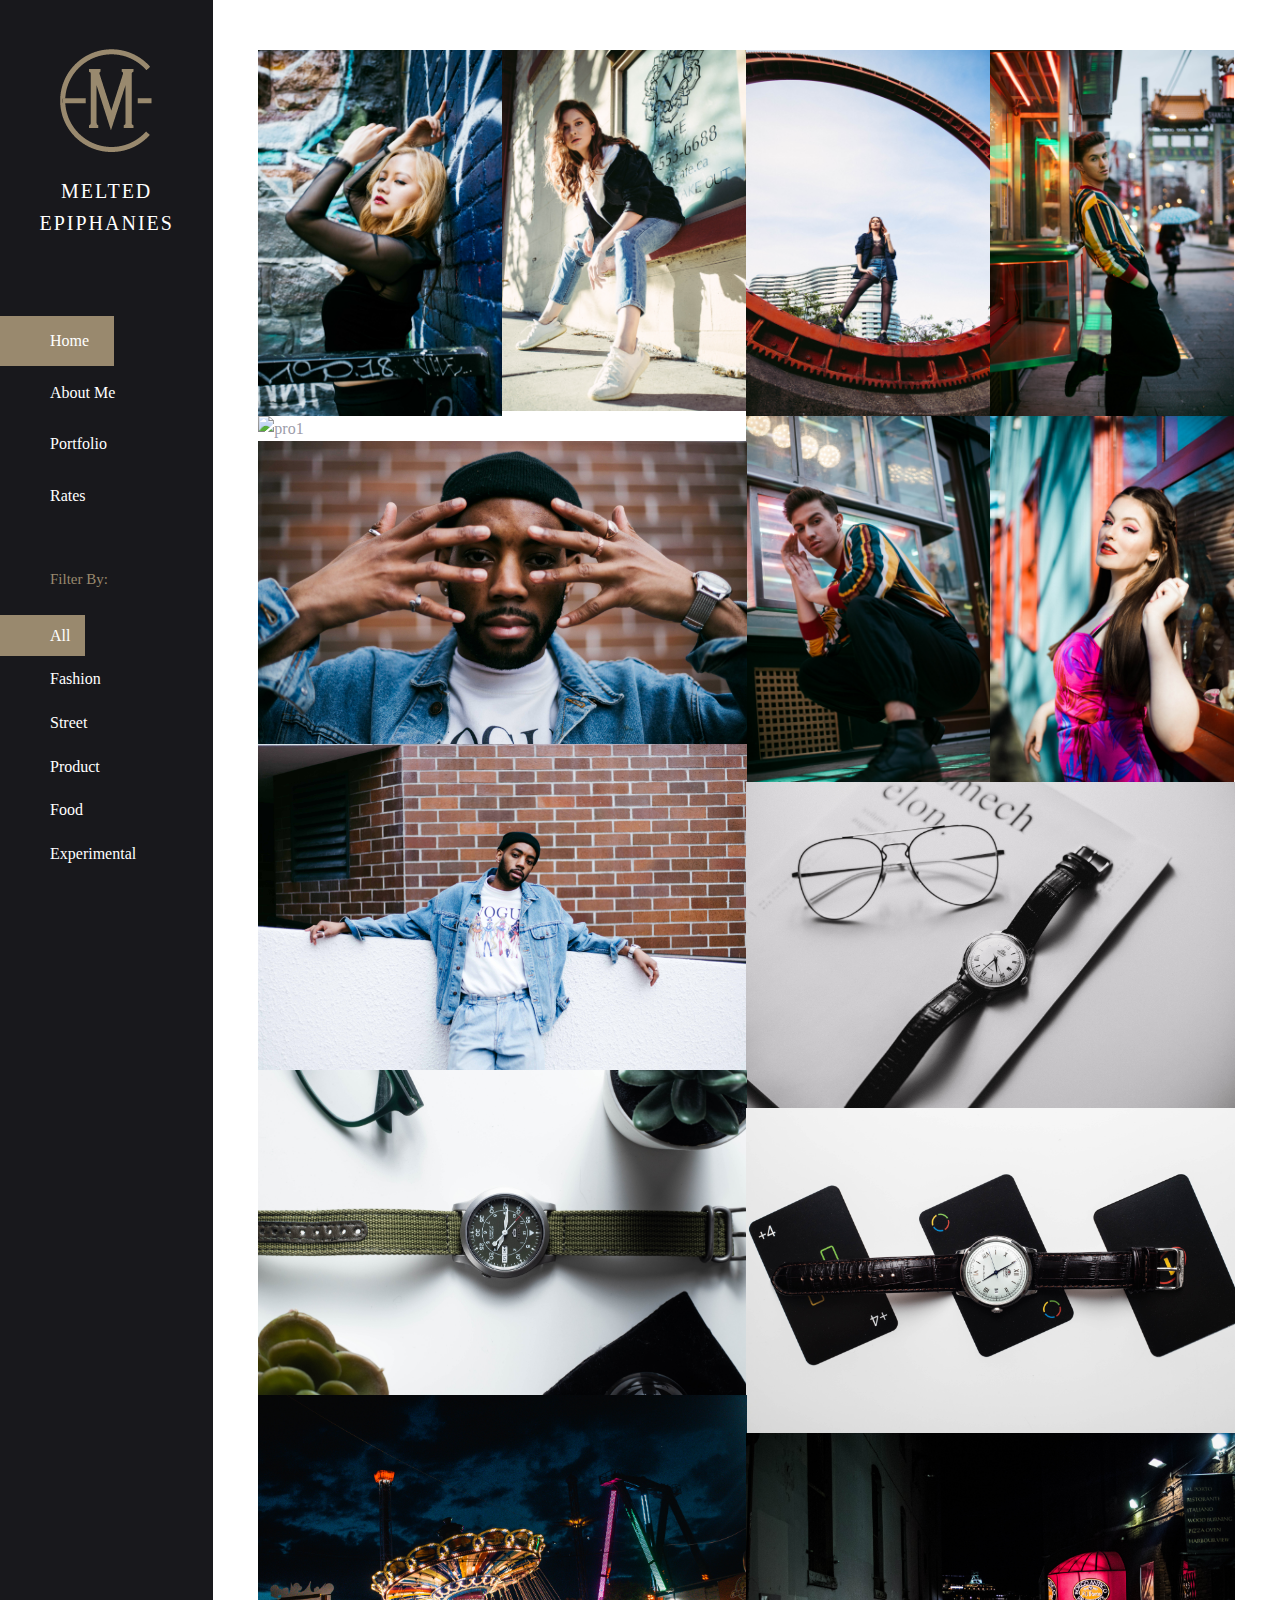
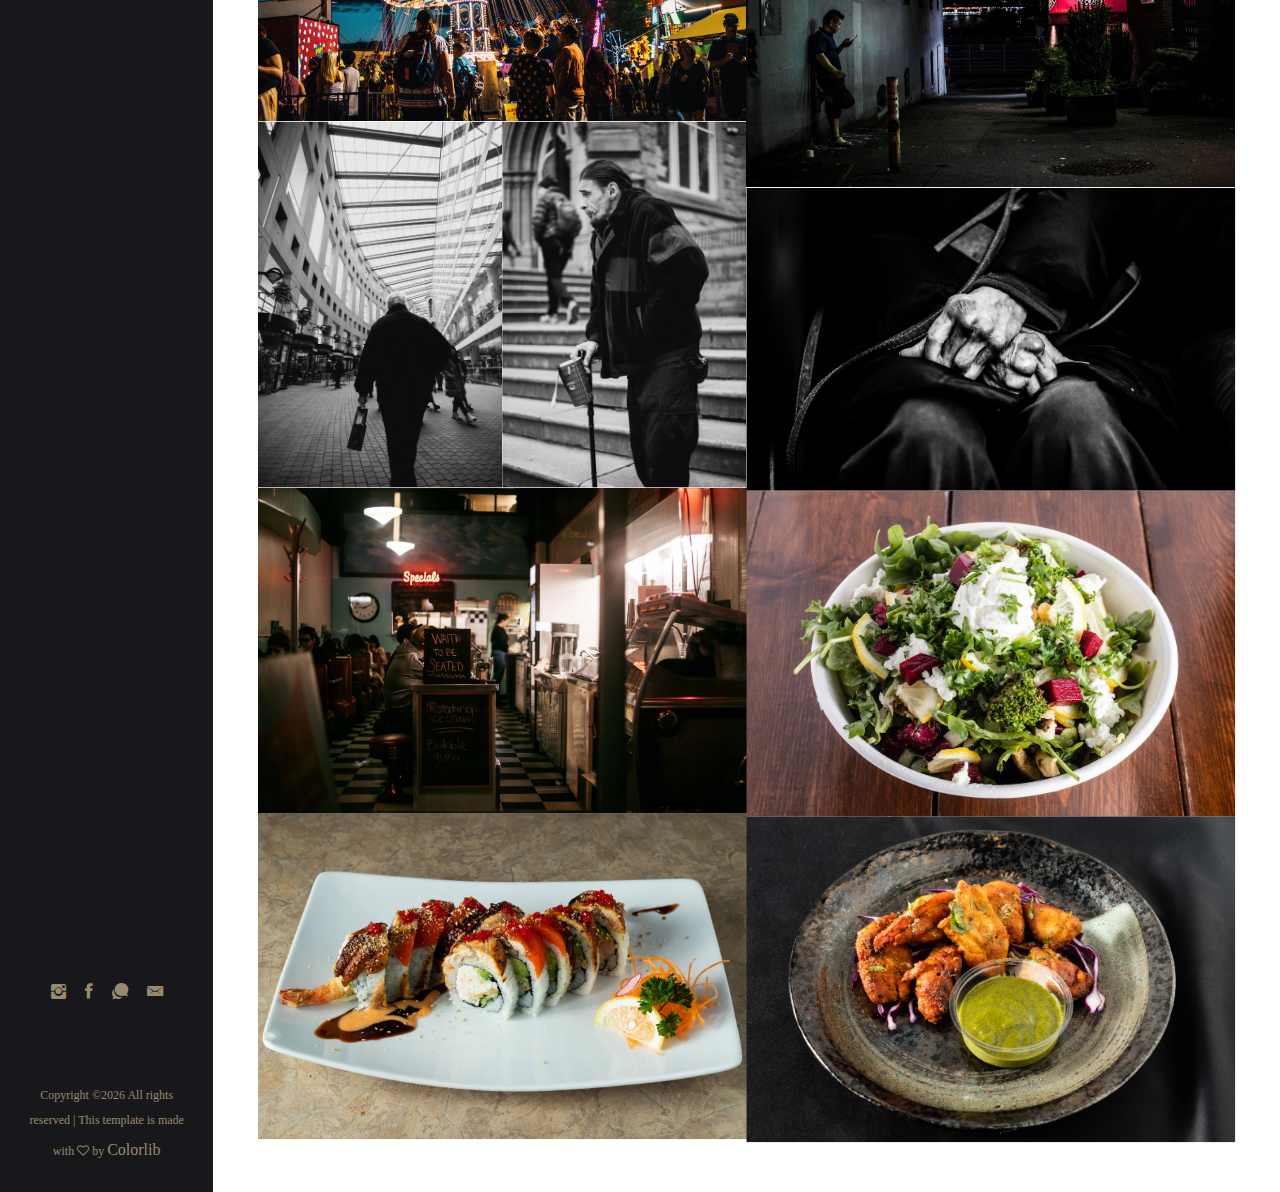
==== commit f804f5a6: "DEATH IS SWEET" ====
--- a/index.html
+++ b/index.html
@@ -43,10 +43,12 @@
 
             <!--logo -->
             <div class="logo_box">
-                <a href="#">
-                    <h4 class="d-inline text-white" style="font-weight:600; font-size: 20px">Melted Epiphanies</h4>
+                <a href="index.html">
+                    <img style="max-height: 150px"  src="assets/img/icons/Logo.png"> 
                     <br>
-                    <img style="max-height: 80px"  src="assets/img/icons/Logo.png"> 
+                    <h4 class="d-inline text-white" style="letter-spacing:2px; font-size: 20px">MELTED EPIPHANIES</h4>
+                    
+                    
                 </a>
                 
             </div>
--- a/assets/css/main.css
+++ b/assets/css/main.css
@@ -30,14 +30,14 @@
   font-size: 20px;
   line-height: 1.6;
   font-weight: 300;
-  font-family: "Montserrat", sans-serif;
+  font-family: "minion-pro", serif;
   color: #9c9ca9;
   font-style: normal;
   overflow-x: hidden;
 }
 
 h1, h2, h3, h4, h5, h6 {
-  font-family: "Montserrat", sans-serif;
+  font-family: "minion-pro", serif;
   font-weight: 400;
   color: #18181c;
   line-height: 1.3;
@@ -75,7 +75,7 @@
 
 p {
   font-size: 16px;
-  font-family: "Montserrat", sans-serif;
+  font-family: "minion-pro", serif;
   margin: 0 0 15px;
   line-height: 2.1;
   font-weight: 300;
@@ -89,7 +89,7 @@
   color: inherit;
   text-decoration: none;
   cursor: pointer;
-  font-size: 13px;
+  font-size: 16px;
   font-weight: 400;
   -webkit-transition: all 0.4s ease-in-out;
   transition: all 0.4s ease-in-out;
@@ -139,7 +139,7 @@
   content: open-quote;
   display: block;
   font-size: 134px;
-  font-family: Georgia, Verdana, Roboto, serif;
+  font-family: Georgia, Verdana, Roboto,minion-pro serif;
   line-height: 0.2;
   padding: 0;
   opacity: 0.2;
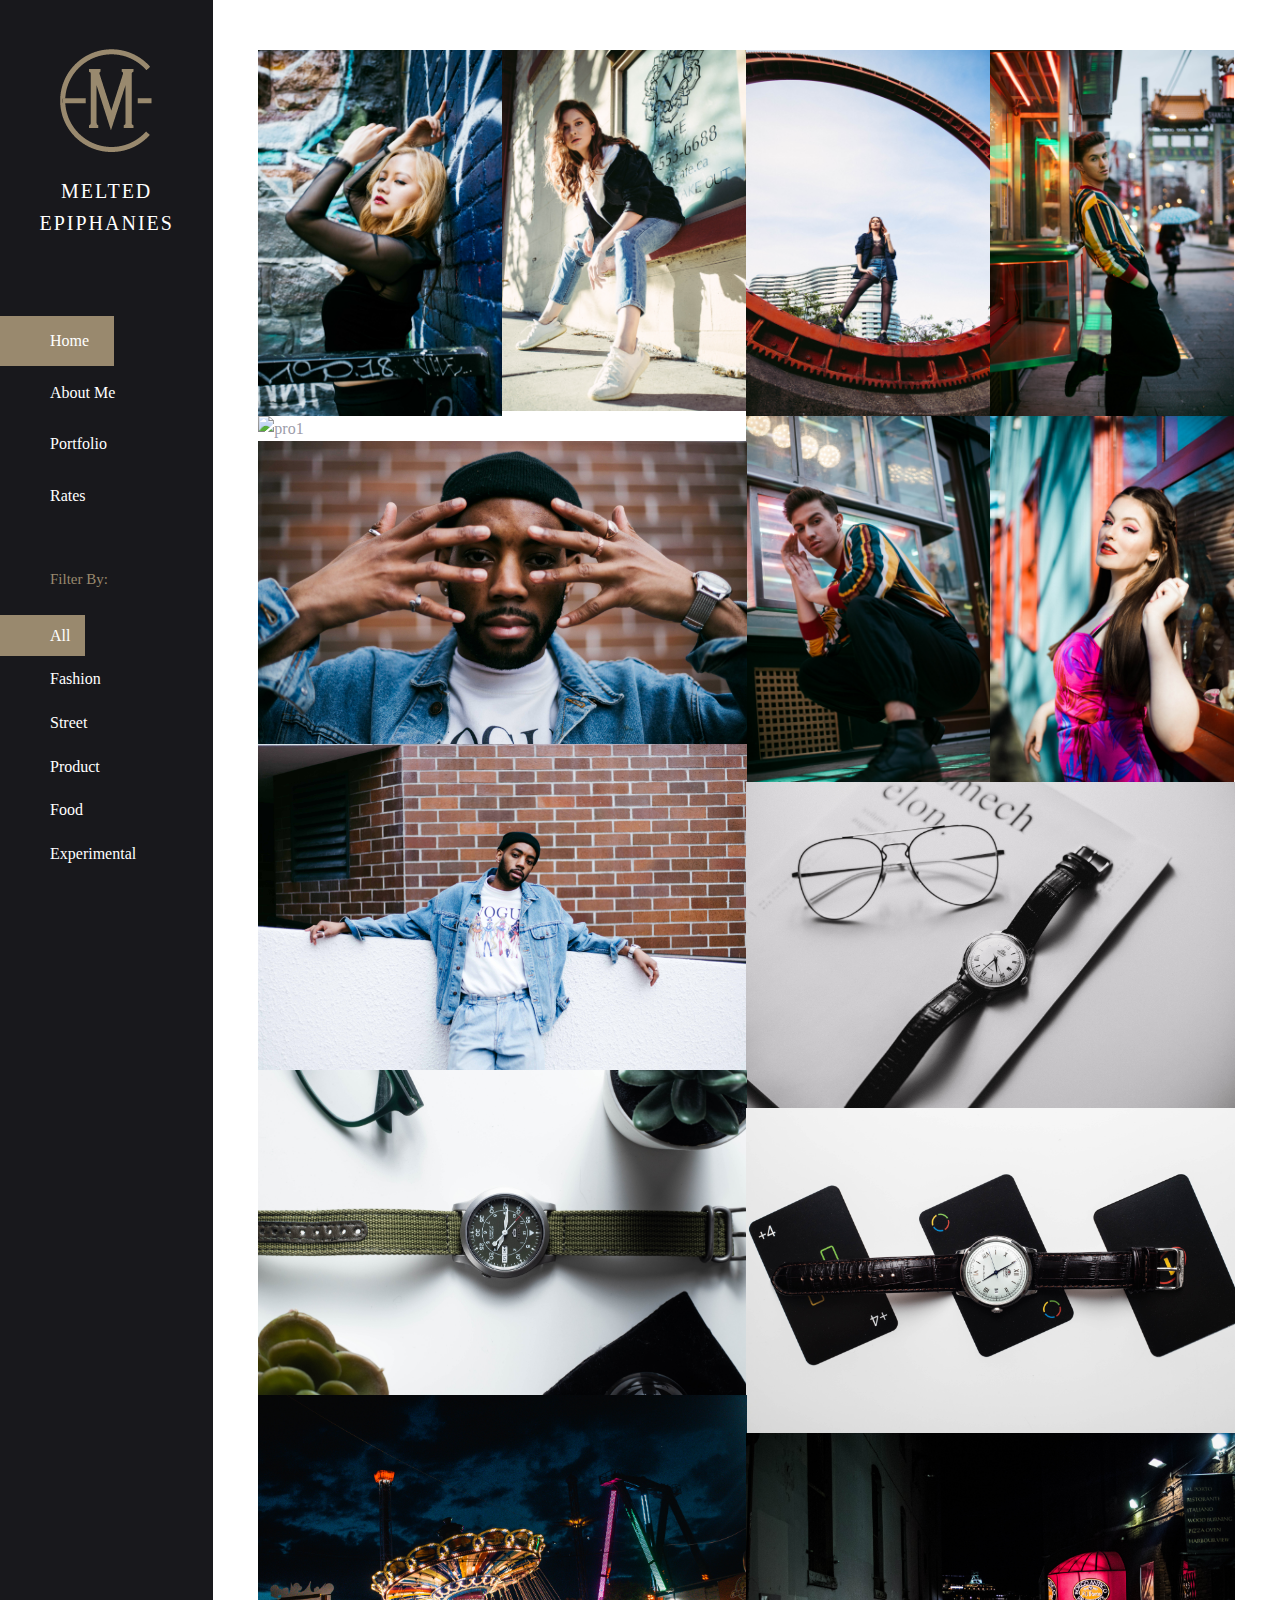
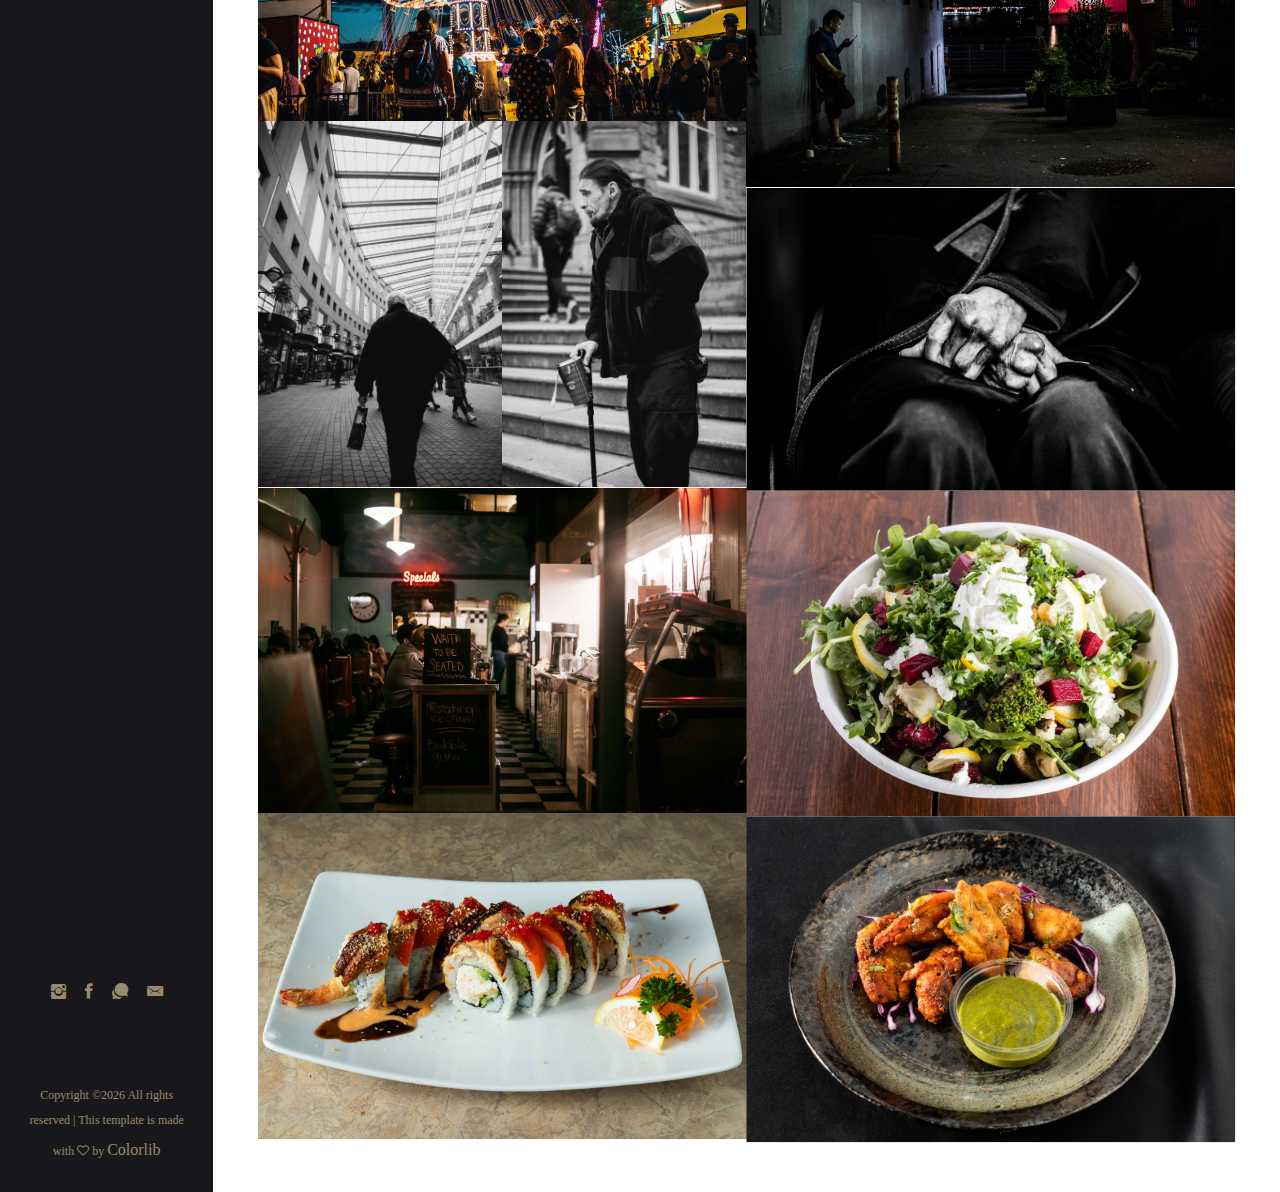
==== commit 69f67d5b: "Fixed Titles" ====
--- a/index.html
+++ b/index.html
@@ -3,8 +3,8 @@
 <head>
     <!-- ========== Meta Tags ========== -->
     <meta charset="UTF-8">
-    <meta name="description" content="Cocoon -Portfolio">
-    <meta name="keywords" content="Cocoon , Portfolio">
+    <meta name="description" content="Photography , Portfolio">
+    <meta name="keywords" content="Photography , Portfolio">
     <meta name="author" content="Pharaohlab">
     <meta name="viewport" content="width=device-width, initial-scale=1, maximum-scale=1">
     <!-- ========== Title ========== -->
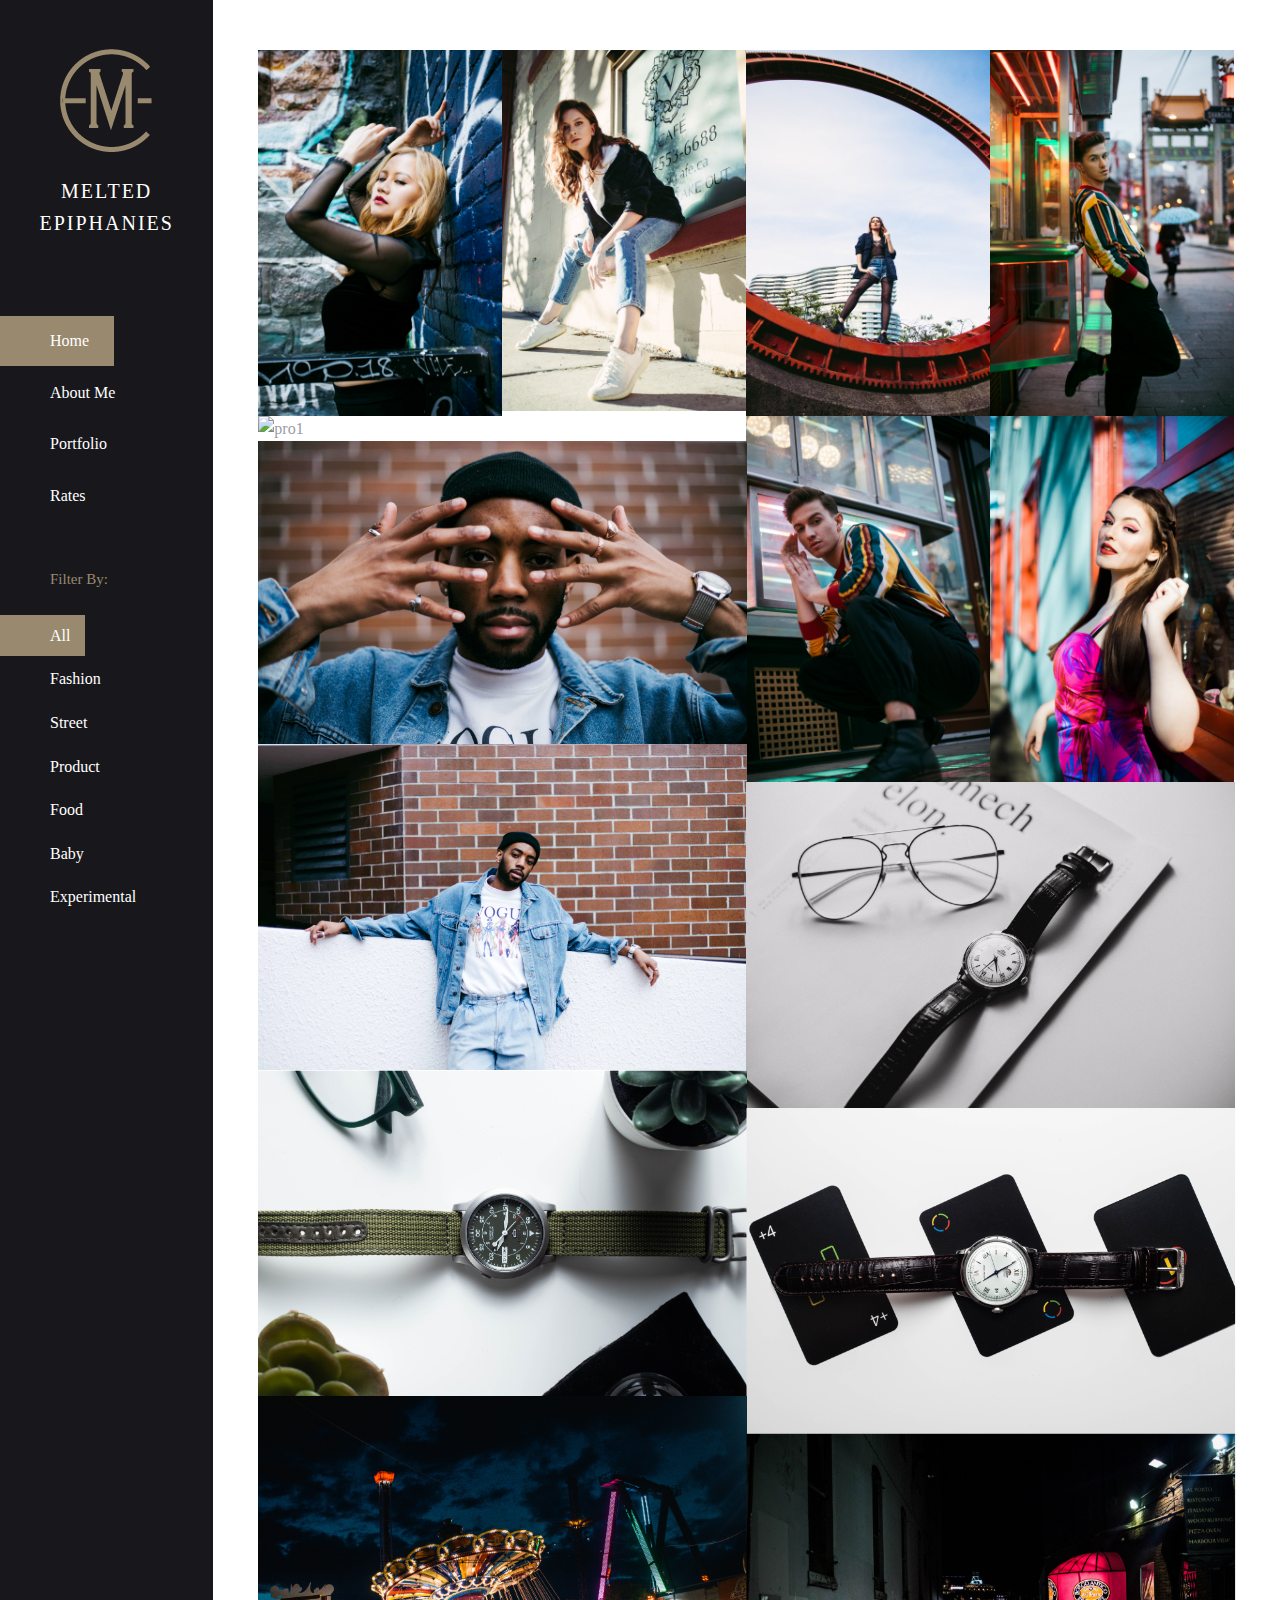
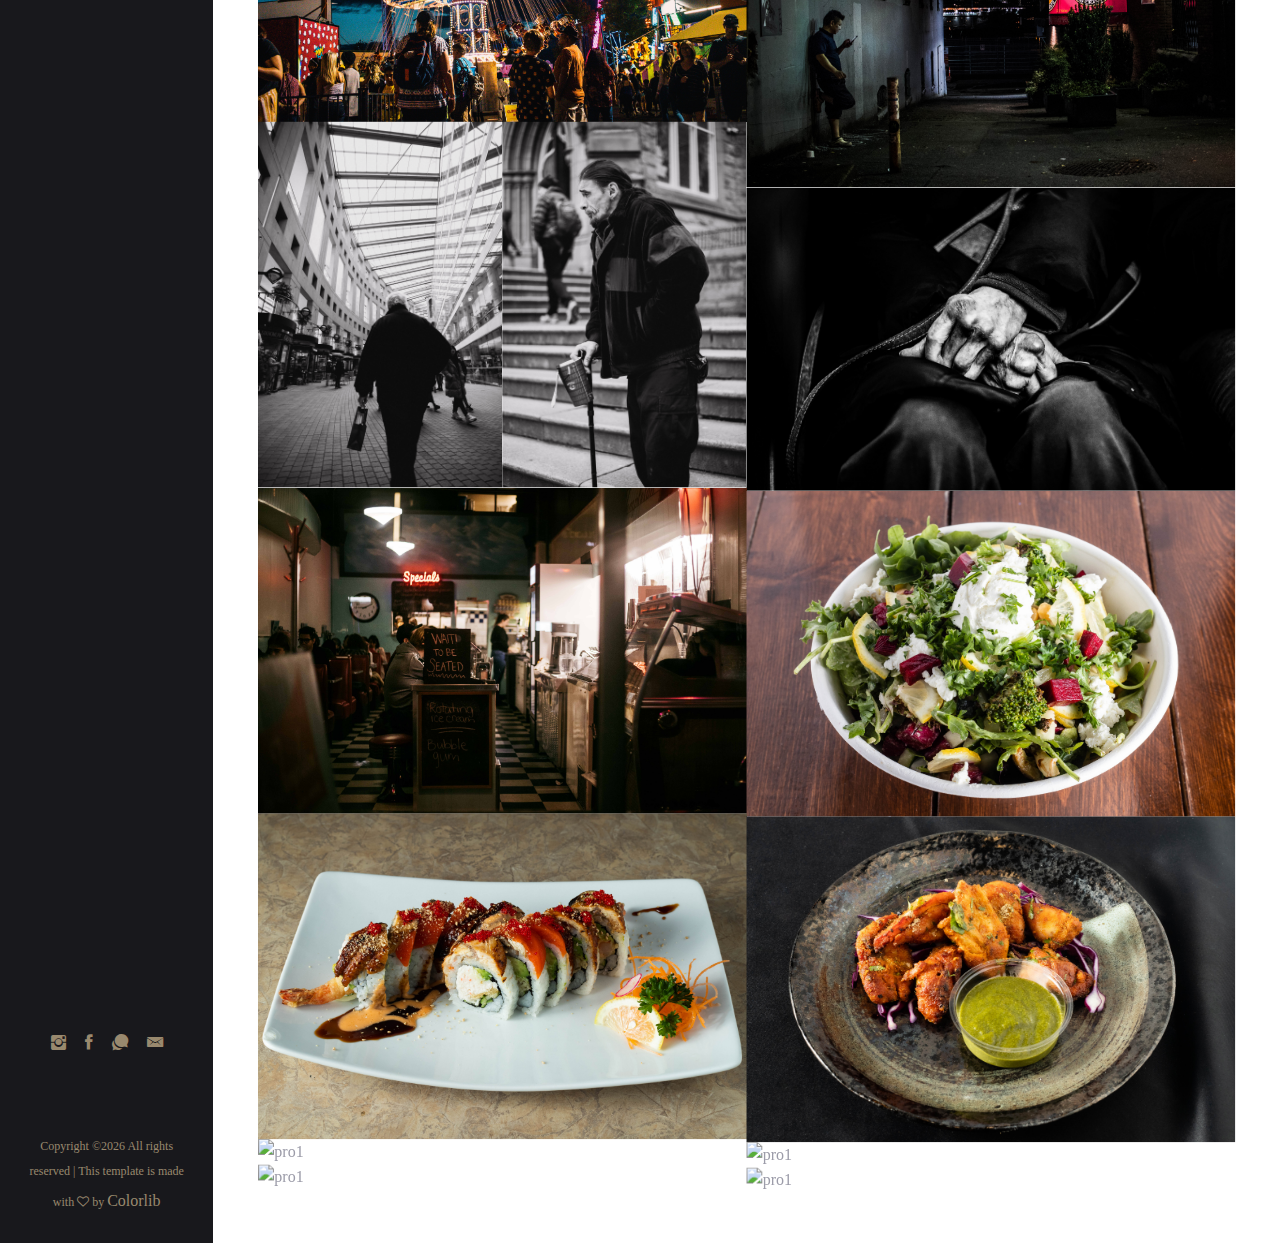
==== commit 6e91c51d: "Added Subcategory "baby"" ====
--- a/index.html
+++ b/index.html
@@ -96,6 +96,7 @@
                     <li data-filter=".street"><a href="javascript:void(0)">street</a></li>
                     <li data-filter=".product"><a href="javascript:void(0)">product</a></li>
                     <li data-filter=".food"><a href="javascript:void(0)">food</a></li>
+                    <li data-filter=".baby"><a href="javascript:void(0)">baby</a></li>
                     <li data-filter=".experimental"><a href="javascript:void(0)">experimental</a></li>
                 </ul>
             </div>
@@ -473,6 +474,66 @@
                                 </div>
                             </a>
                         </div>
+                        <div class="grid-item baby col-sm-12 col-md-6">
+                            <a href="assets/img/baby/IMG_7822.jpg" title="1st Birthday">
+                                <div class="project_box_one">
+                                    <img src="assets/img/baby/IMG_7822.jpg" alt="pro1" />
+                                    <div class="product_info">
+                                        <div class="product_info_text">
+                                            <div class="product_info_text_inner">
+                                                <i class="ion ion-plus"></i>
+                                                <h4>1st Birthday</h4>
+                                            </div>
+                                        </div>
+                                    </div>
+                                </div>
+                            </a>
+                        </div>
+                        <div class="grid-item baby col-sm-12 col-md-6">
+                            <a href="assets/img/baby/IMG_7822.jpg" title="1st Birthday">
+                                <div class="project_box_one">
+                                    <img src="assets/img/baby/IMG_7883.jpg" alt="pro1" />
+                                    <div class="product_info">
+                                        <div class="product_info_text">
+                                            <div class="product_info_text_inner">
+                                                <i class="ion ion-plus"></i>
+                                                <h4>1st Birthday</h4>
+                                            </div>
+                                        </div>
+                                    </div>
+                                </div>
+                            </a>
+                        </div>
+                        <div class="grid-item baby col-sm-12 col-md-6">
+                            <a href="assets/img/baby/IMG_7894-2.jpg" title="1st Birthday">
+                                <div class="project_box_one">
+                                    <img src="assets/img/baby/IMG_7822.jpg" alt="pro1" />
+                                    <div class="product_info">
+                                        <div class="product_info_text">
+                                            <div class="product_info_text_inner">
+                                                <i class="ion ion-plus"></i>
+                                                <h4>1st Birthday</h4>
+                                            </div>
+                                        </div>
+                                    </div>
+                                </div>
+                            </a>
+                        </div>
+                        <div class="grid-item baby col-sm-12 col-md-6">
+                            <a href="assets/img/baby/IMG_7822.jpg" title="1st Birthday">
+                                <div class="project_box_one">
+                                    <img src="assets/img/baby/IMG_8037.jpg" alt="pro1" />
+                                    <div class="product_info">
+                                        <div class="product_info_text">
+                                            <div class="product_info_text_inner">
+                                                <i class="ion ion-plus"></i>
+                                                <h4>1st Birthday</h4>
+                                            </div>
+                                        </div>
+                                    </div>
+                                </div>
+                            </a>
+                        </div>
                         
                         
                         
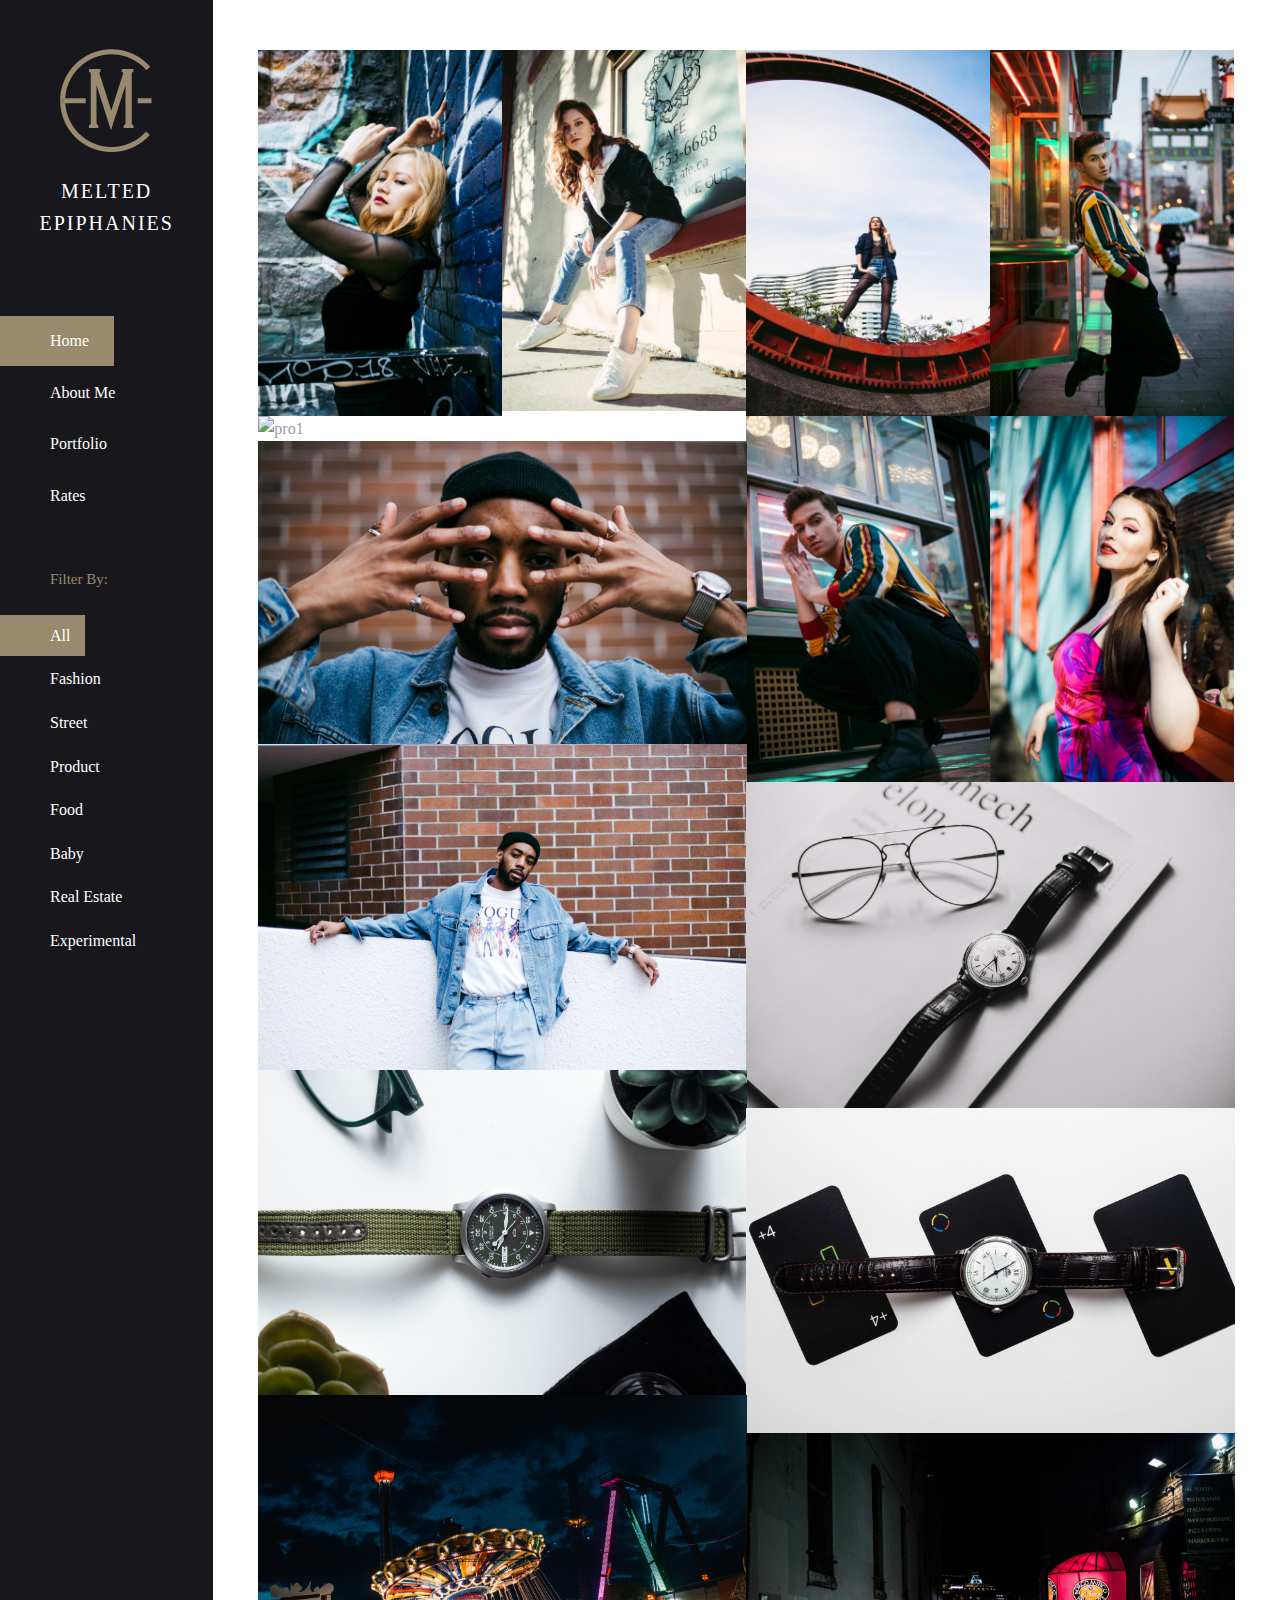
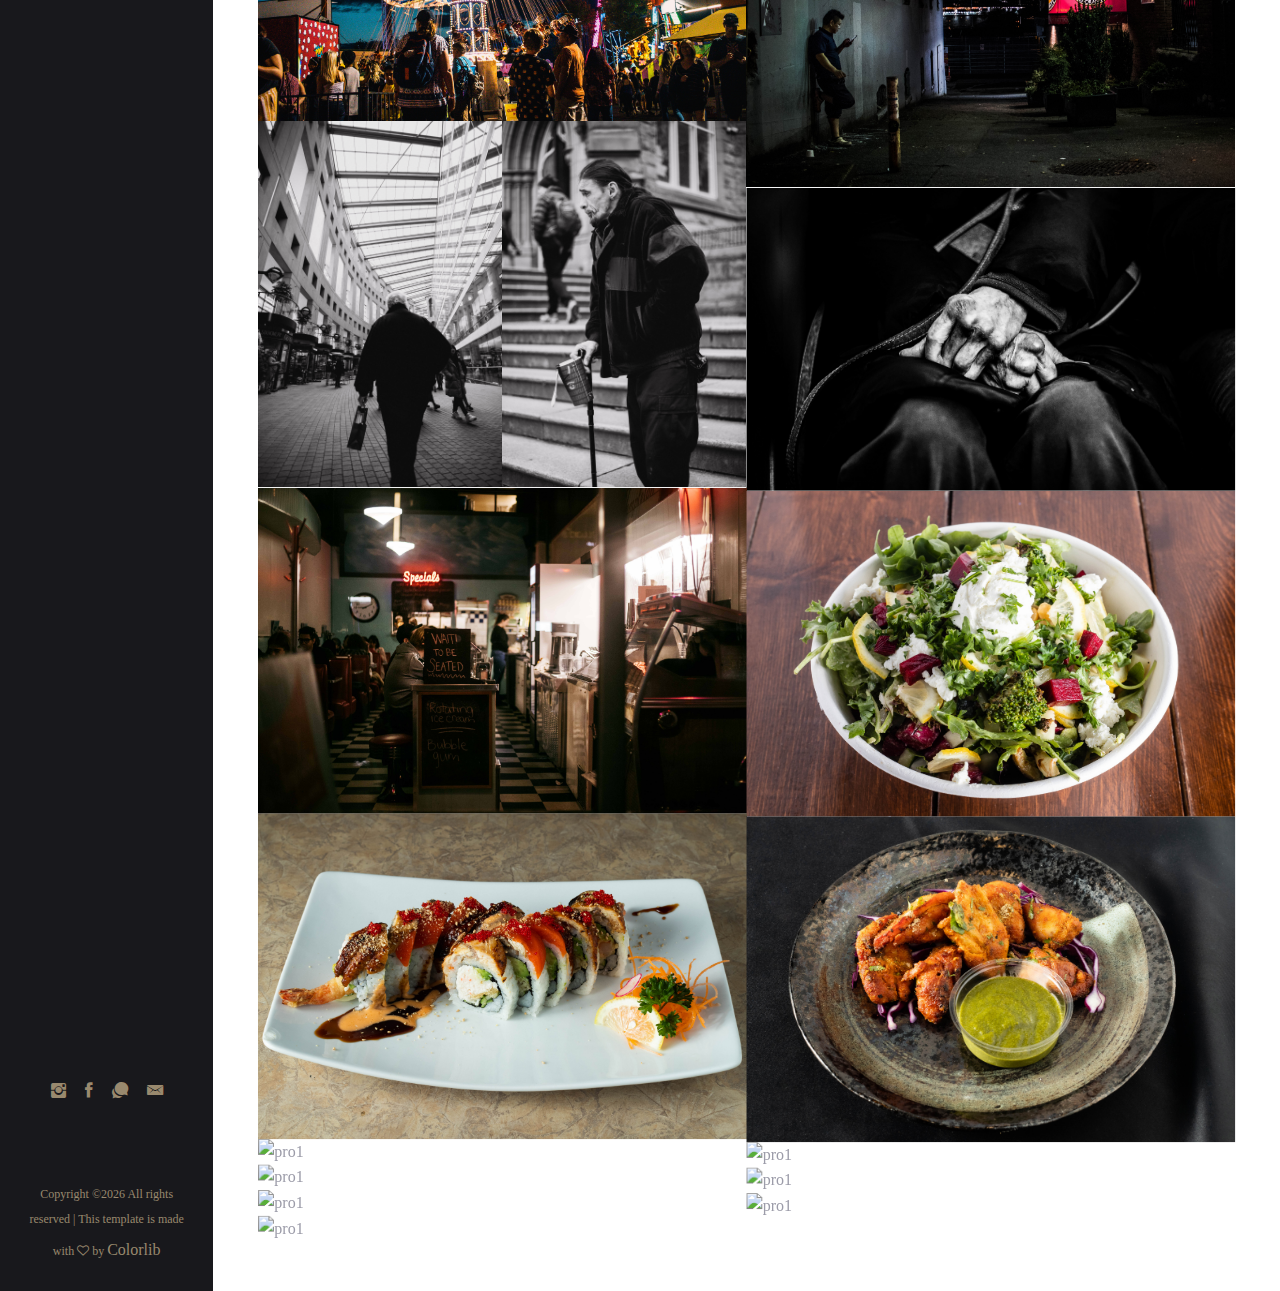
==== commit 22c619c1: "Added Real Estate Category" ====
--- a/index.html
+++ b/index.html
@@ -97,6 +97,7 @@
                     <li data-filter=".product"><a href="javascript:void(0)">product</a></li>
                     <li data-filter=".food"><a href="javascript:void(0)">food</a></li>
                     <li data-filter=".baby"><a href="javascript:void(0)">baby</a></li>
+                    <li data-filter=".real-estate"><a href="javascript:void(0)">real estate</a></li>
                     <li data-filter=".experimental"><a href="javascript:void(0)">experimental</a></li>
                 </ul>
             </div>
@@ -534,6 +535,51 @@
                                 </div>
                             </a>
                         </div>
+						<div class="grid-item baby col-sm-12 col-md-6">
+                            <a href="assets/img/Real_Estate/7743" title="Bedroom">
+                                <div class="project_box_one">
+                                    <img src="assets/Real_Estate/7743" alt="pro1" />
+                                    <div class="product_info">
+                                        <div class="product_info_text">
+                                            <div class="product_info_text_inner">
+                                                <i class="ion ion-plus"></i>
+                                                <h4>Bedroom</h4>
+                                            </div>
+                                        </div>
+                                    </div>
+                                </div>
+                            </a>
+                        </div>
+						<div class="grid-item baby col-sm-12 col-md-6">
+                            <a href="assets/img/Real_Estate/7749" title="Living Room">
+                                <div class="project_box_one">
+                                    <img src="assets/Real_Estate/7749" alt="pro1" />
+                                    <div class="product_info">
+                                        <div class="product_info_text">
+                                            <div class="product_info_text_inner">
+                                                <i class="ion ion-plus"></i>
+                                                <h4>Living Room</h4>
+                                            </div>
+                                        </div>
+                                    </div>
+                                </div>
+                            </a>
+                        </div>
+						<div class="grid-item baby col-sm-12 col-md-6">
+                            <a href="assets/img/Real_Estate/IMG_7713-HDR-Edit-2" title="Living Room">
+                                <div class="project_box_one">
+                                    <img src="assets/Real_Estate/IMG_7713-HDR-Edit-2" alt="pro1" />
+                                    <div class="product_info">
+                                        <div class="product_info_text">
+                                            <div class="product_info_text_inner">
+                                                <i class="ion ion-plus"></i>
+                                                <h4>Living Room</h4>
+                                            </div>
+                                        </div>
+                                    </div>
+                                </div>
+                            </a>
+                        </div>
                         
                         
                         
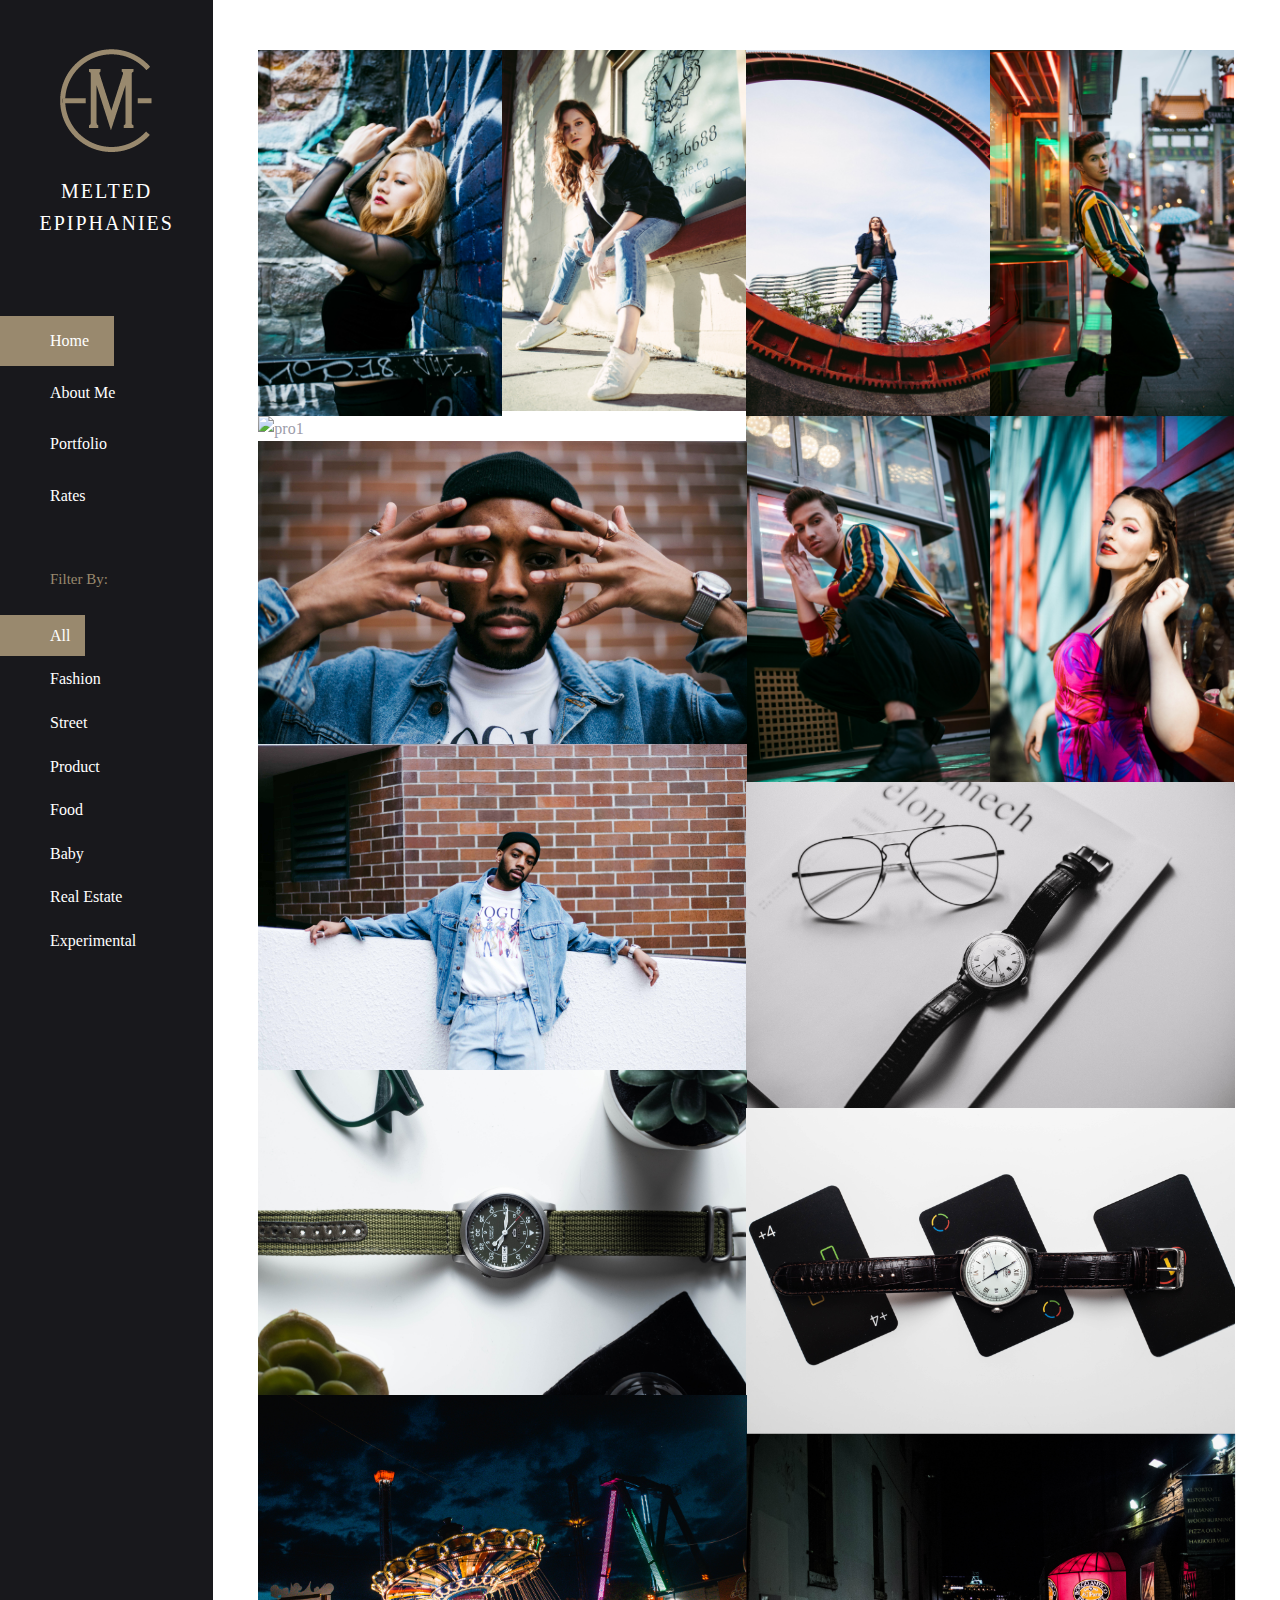
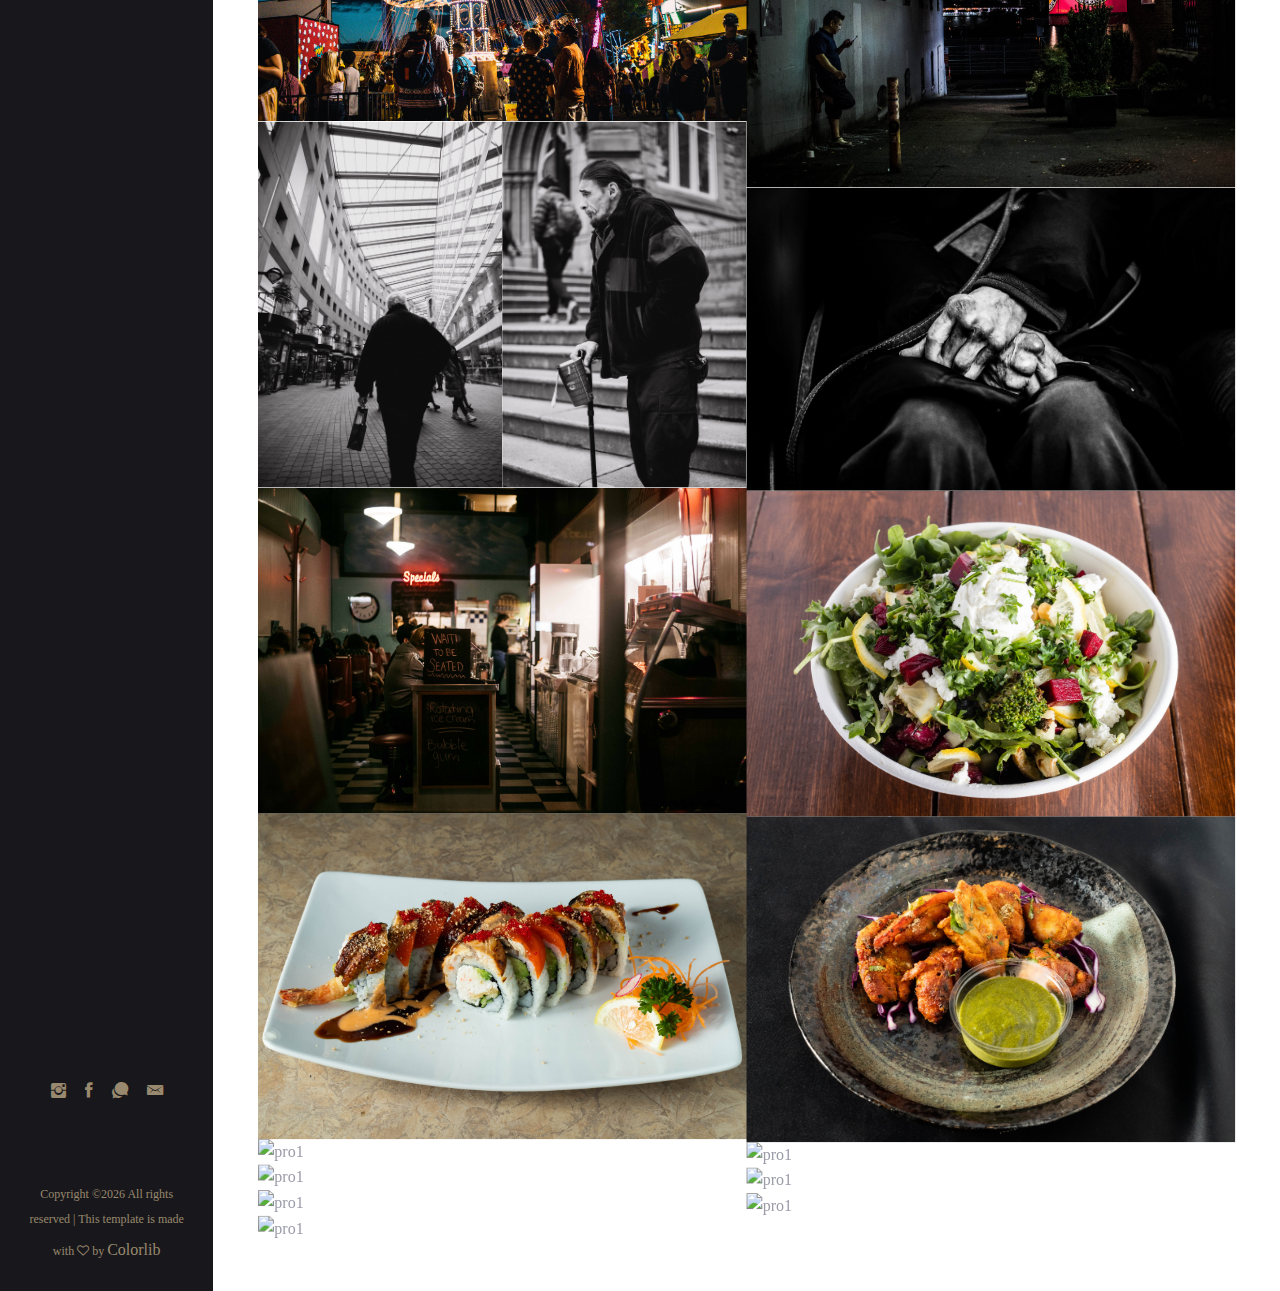
==== commit bcd186b1: "Updated Mistakes" ====
--- a/index.html
+++ b/index.html
@@ -476,9 +476,39 @@
                             </a>
                         </div>
                         <div class="grid-item baby col-sm-12 col-md-6">
-                            <a href="assets/img/baby/IMG_7822.jpg" title="1st Birthday">
-                                <div class="project_box_one">
-                                    <img src="assets/img/baby/IMG_7822.jpg" alt="pro1" />
+                            <a href="assets/img/baby/IMG_8037.jpg" title="1st Birthday">
+                                <div class="project_box_one">
+                                    <img src="assets/img/baby/IMG_8037.jpg" alt="pro1" />
+                                    <div class="product_info">
+                                        <div class="product_info_text">
+                                            <div class="product_info_text_inner">
+                                                <i class="ion ion-plus"></i>
+                                                <h4>1st Birthday</h4>
+                                            </div>
+                                        </div>
+                                    </div>
+                                </div>
+                            </a>
+                        </div>
+                        <div class="grid-item baby col-sm-12 col-md-6">
+                            <a href="assets/img/baby/IMG_7883.jpg" title="1st Birthday">
+                                <div class="project_box_one">
+                                    <img src="assets/img/baby/IMG_7883.jpg" alt="pro1" />
+                                    <div class="product_info">
+                                        <div class="product_info_text">
+                                            <div class="product_info_text_inner">
+                                                <i class="ion ion-plus"></i>
+                                                <h4>1st Birthday</h4>
+                                            </div>
+                                        </div>
+                                    </div>
+                                </div>
+                            </a>
+                        </div>
+                        <div class="grid-item baby col-sm-12 col-md-6">
+                            <a href="assets/img/baby/IMG_7894-2.jpg" title="1st Birthday">
+                                <div class="project_box_one">
+                                    <img src="assets/img/baby/IMG_7894-2.jpg" alt="pro1" />
                                     <div class="product_info">
                                         <div class="product_info_text">
                                             <div class="product_info_text_inner">
@@ -493,7 +523,7 @@
                         <div class="grid-item baby col-sm-12 col-md-6">
                             <a href="assets/img/baby/IMG_7822.jpg" title="1st Birthday">
                                 <div class="project_box_one">
-                                    <img src="assets/img/baby/IMG_7883.jpg" alt="pro1" />
+                                    <img src="assets/img/baby/IMG_7822.jpg" alt="pro1" />
                                     <div class="product_info">
                                         <div class="product_info_text">
                                             <div class="product_info_text_inner">
@@ -505,40 +535,10 @@
                                 </div>
                             </a>
                         </div>
-                        <div class="grid-item baby col-sm-12 col-md-6">
-                            <a href="assets/img/baby/IMG_7894-2.jpg" title="1st Birthday">
-                                <div class="project_box_one">
-                                    <img src="assets/img/baby/IMG_7822.jpg" alt="pro1" />
-                                    <div class="product_info">
-                                        <div class="product_info_text">
-                                            <div class="product_info_text_inner">
-                                                <i class="ion ion-plus"></i>
-                                                <h4>1st Birthday</h4>
-                                            </div>
-                                        </div>
-                                    </div>
-                                </div>
-                            </a>
-                        </div>
-                        <div class="grid-item baby col-sm-12 col-md-6">
-                            <a href="assets/img/baby/IMG_7822.jpg" title="1st Birthday">
-                                <div class="project_box_one">
-                                    <img src="assets/img/baby/IMG_8037.jpg" alt="pro1" />
-                                    <div class="product_info">
-                                        <div class="product_info_text">
-                                            <div class="product_info_text_inner">
-                                                <i class="ion ion-plus"></i>
-                                                <h4>1st Birthday</h4>
-                                            </div>
-                                        </div>
-                                    </div>
-                                </div>
-                            </a>
-                        </div>
 						<div class="grid-item baby col-sm-12 col-md-6">
-                            <a href="assets/img/Real_Estate/7743" title="Bedroom">
-                                <div class="project_box_one">
-                                    <img src="assets/Real_Estate/7743" alt="pro1" />
+                            <a href="assets/img/Real_Estate/7743.jpg" title="Bedroom">
+                                <div class="project_box_one">
+                                    <img src="assets/Real_Estate/7743.jpg" alt="pro1" />
                                     <div class="product_info">
                                         <div class="product_info_text">
                                             <div class="product_info_text_inner">
@@ -551,9 +551,9 @@
                             </a>
                         </div>
 						<div class="grid-item baby col-sm-12 col-md-6">
-                            <a href="assets/img/Real_Estate/7749" title="Living Room">
-                                <div class="project_box_one">
-                                    <img src="assets/Real_Estate/7749" alt="pro1" />
+                            <a href="assets/img/Real_Estate/7749.jpg" title="Living Room">
+                                <div class="project_box_one">
+                                    <img src="assets/Real_Estate/7749.jpg" alt="pro1" />
                                     <div class="product_info">
                                         <div class="product_info_text">
                                             <div class="product_info_text_inner">
@@ -566,9 +566,9 @@
                             </a>
                         </div>
 						<div class="grid-item baby col-sm-12 col-md-6">
-                            <a href="assets/img/Real_Estate/IMG_7713-HDR-Edit-2" title="Living Room">
-                                <div class="project_box_one">
-                                    <img src="assets/Real_Estate/IMG_7713-HDR-Edit-2" alt="pro1" />
+                            <a href="assets/img/Real_Estate/IMG_7713-HDR-Edit-2.jpg" title="Living Room">
+                                <div class="project_box_one">
+                                    <img src="assets/Real_Estate/IMG_7713-HDR-Edit-2.jpg" alt="pro1" />
                                     <div class="product_info">
                                         <div class="product_info_text">
                                             <div class="product_info_text_inner">
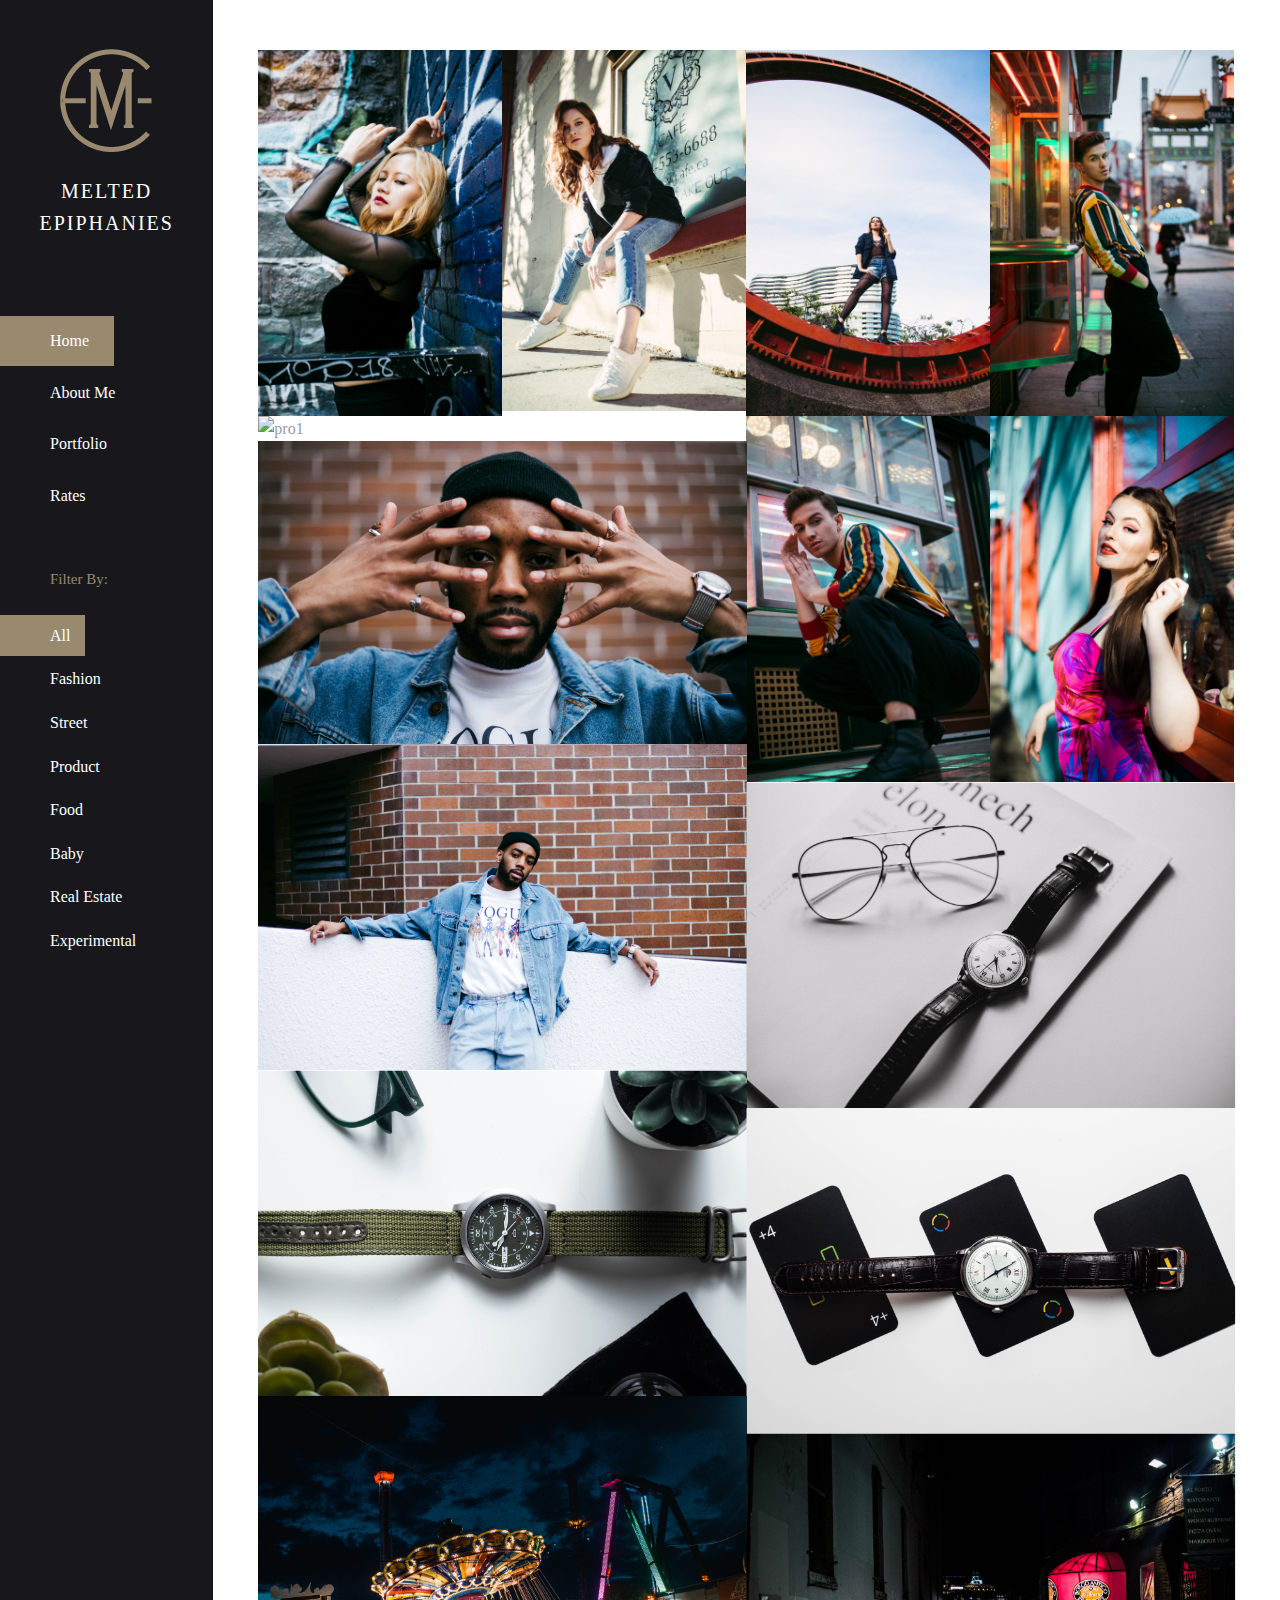
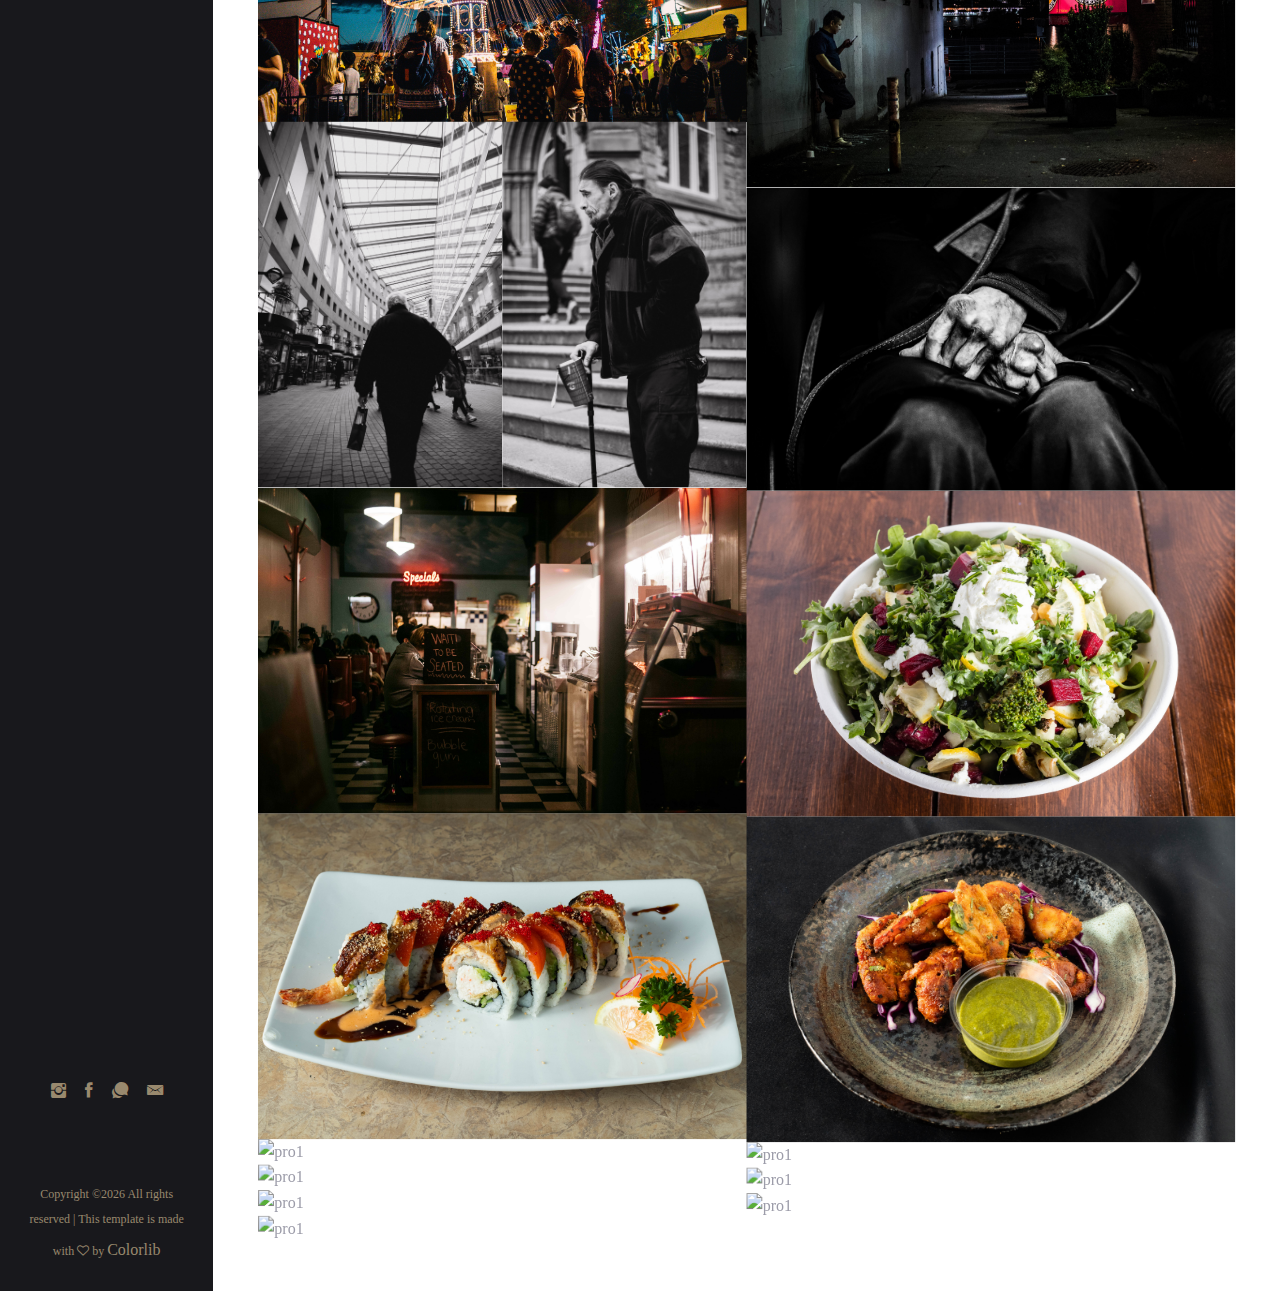
==== commit fdac9a60: "Added /img" ====
--- a/index.html
+++ b/index.html
@@ -538,7 +538,7 @@
 						<div class="grid-item baby col-sm-12 col-md-6">
                             <a href="assets/img/Real_Estate/7743.jpg" title="Bedroom">
                                 <div class="project_box_one">
-                                    <img src="assets/Real_Estate/7743.jpg" alt="pro1" />
+                                    <img src="assets/img/Real_Estate/7743.jpg" alt="pro1" />
                                     <div class="product_info">
                                         <div class="product_info_text">
                                             <div class="product_info_text_inner">
@@ -553,7 +553,7 @@
 						<div class="grid-item baby col-sm-12 col-md-6">
                             <a href="assets/img/Real_Estate/7749.jpg" title="Living Room">
                                 <div class="project_box_one">
-                                    <img src="assets/Real_Estate/7749.jpg" alt="pro1" />
+                                    <img src="assets/img/Real_Estate/7749.jpg" alt="pro1" />
                                     <div class="product_info">
                                         <div class="product_info_text">
                                             <div class="product_info_text_inner">
@@ -568,7 +568,7 @@
 						<div class="grid-item baby col-sm-12 col-md-6">
                             <a href="assets/img/Real_Estate/IMG_7713-HDR-Edit-2.jpg" title="Living Room">
                                 <div class="project_box_one">
-                                    <img src="assets/Real_Estate/IMG_7713-HDR-Edit-2.jpg" alt="pro1" />
+                                    <img src="assets/img/Real_Estate/IMG_7713-HDR-Edit-2.jpg" alt="pro1" />
                                     <div class="product_info">
                                         <div class="product_info_text">
                                             <div class="product_info_text_inner">
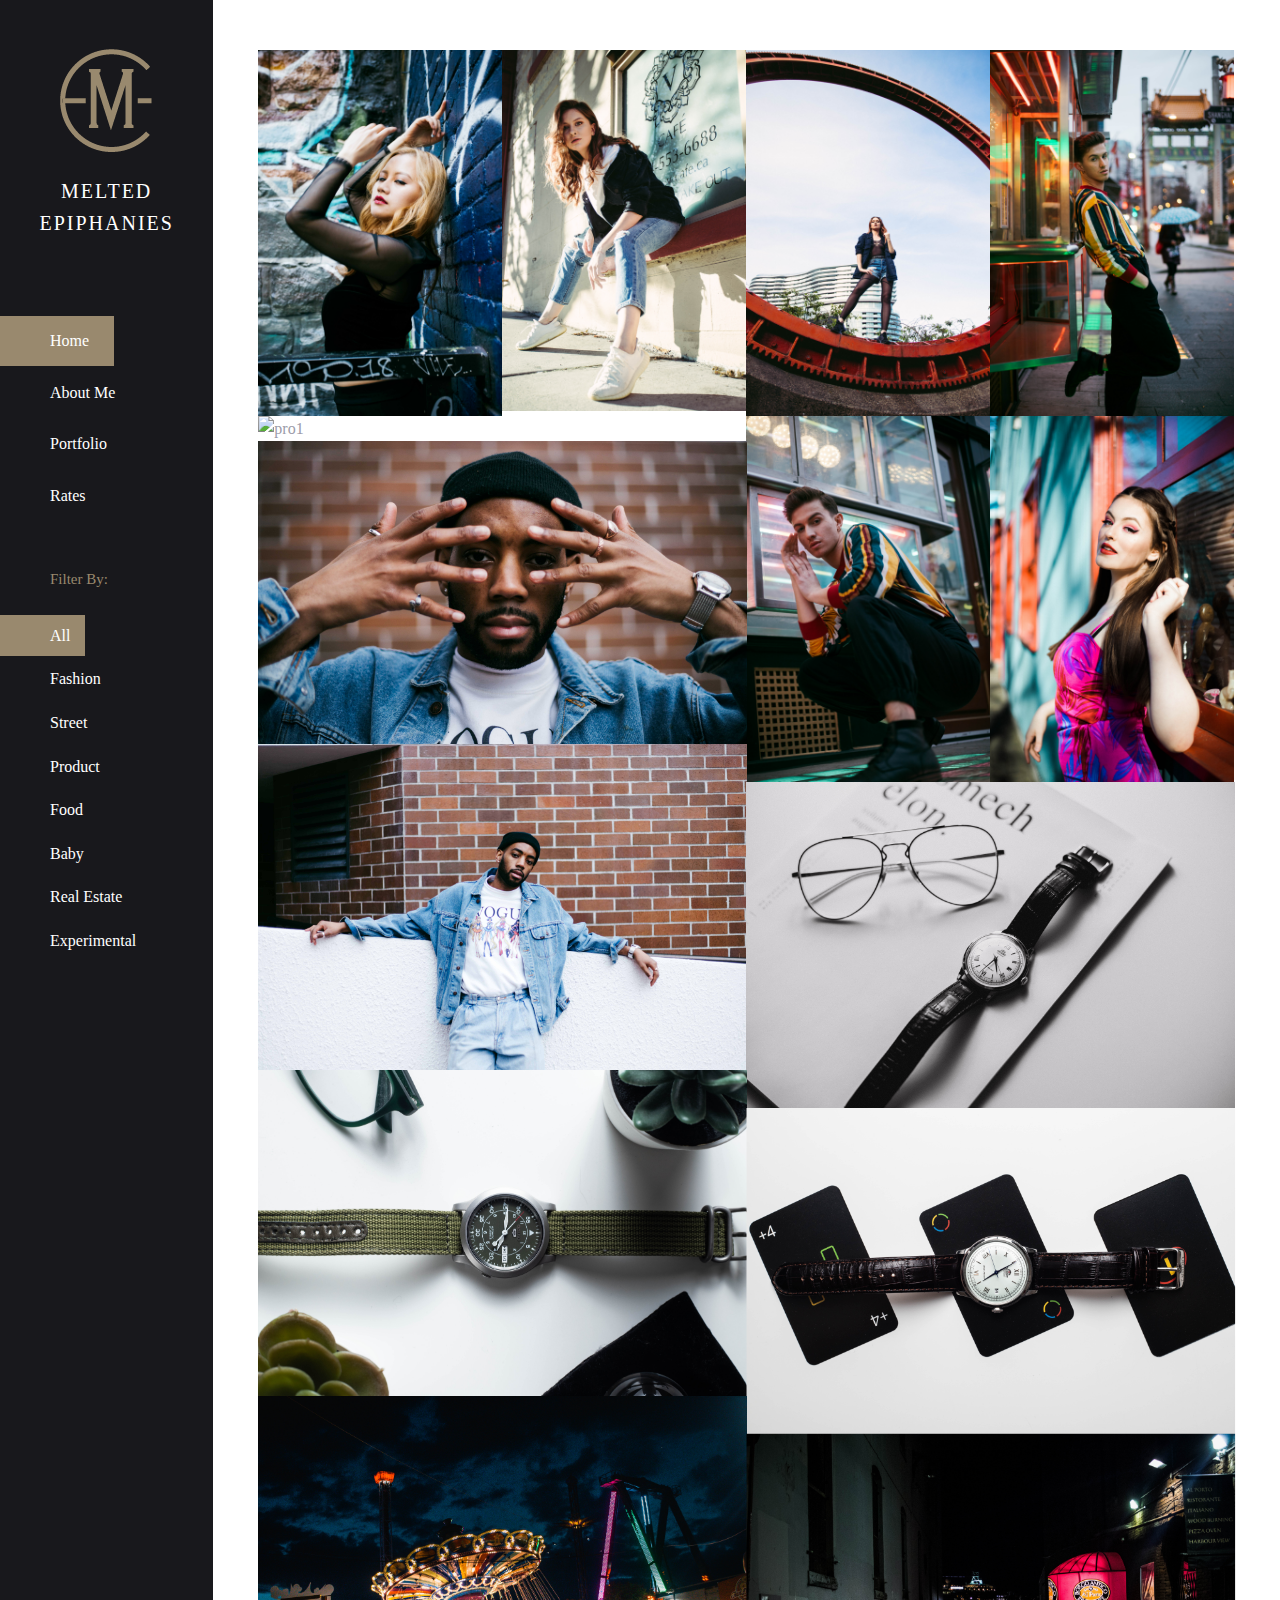
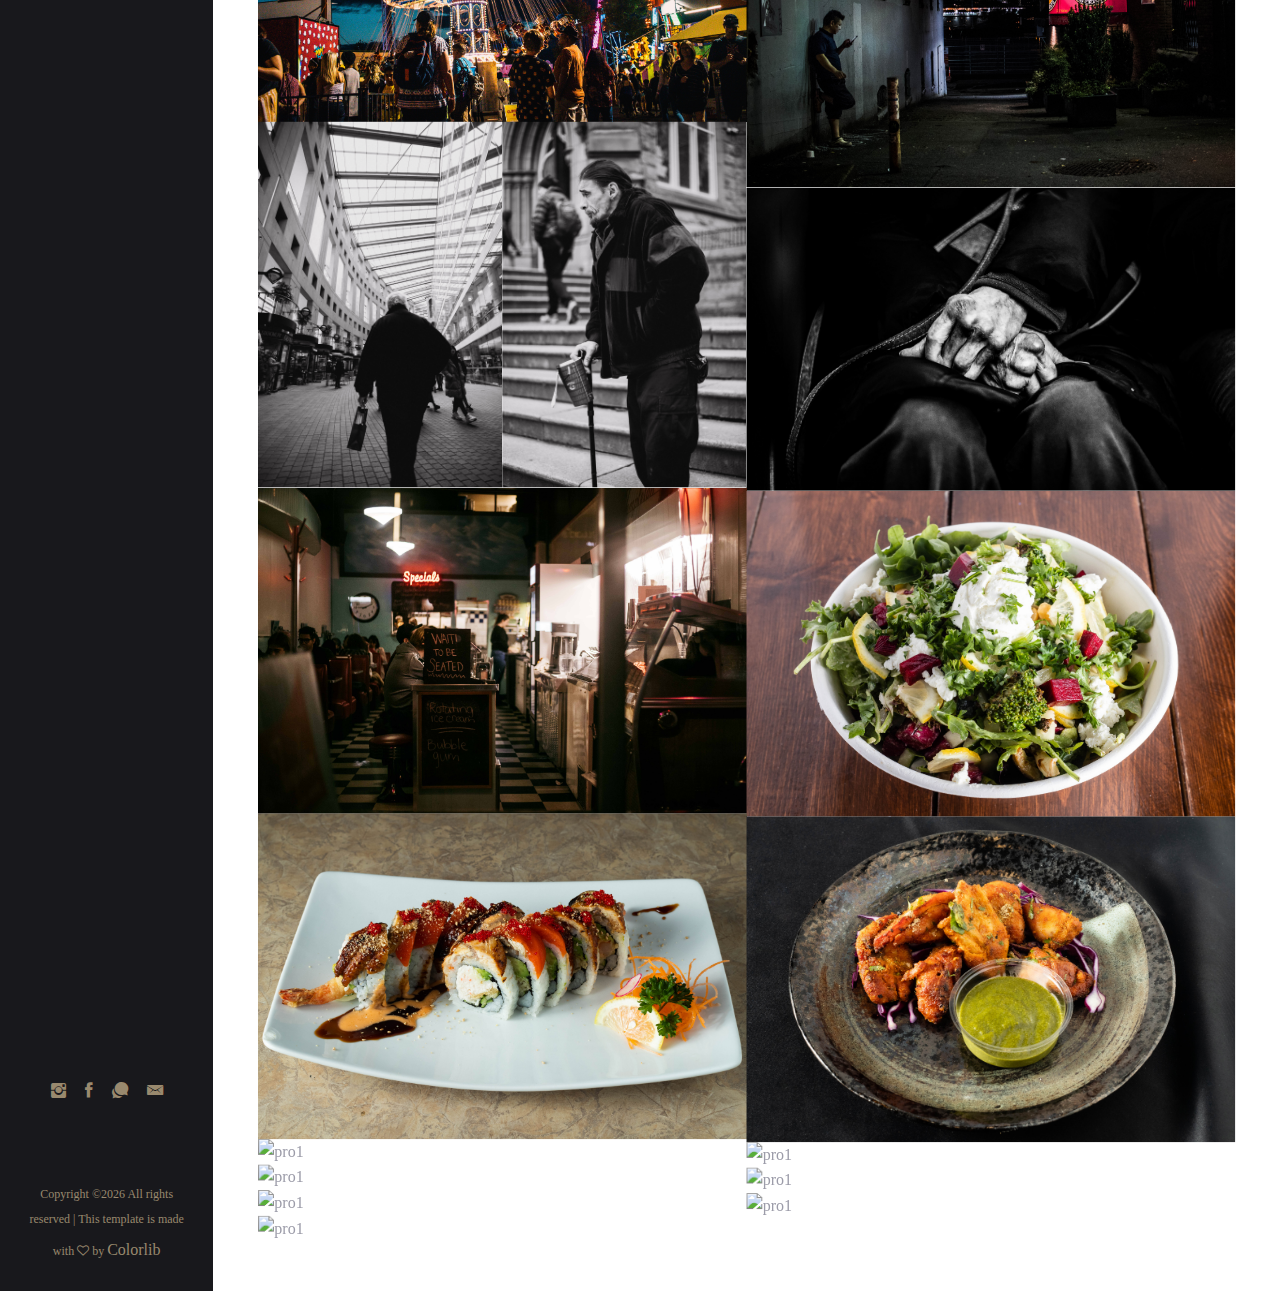
==== commit 68d8ee85: "Changed Interior Sorting" ====
--- a/index.html
+++ b/index.html
@@ -535,7 +535,7 @@
                                 </div>
                             </a>
                         </div>
-						<div class="grid-item baby col-sm-12 col-md-6">
+						<div class="grid-item real-estate col-sm-12 col-md-6">
                             <a href="assets/img/Real_Estate/7743.jpg" title="Bedroom">
                                 <div class="project_box_one">
                                     <img src="assets/img/Real_Estate/7743.jpg" alt="pro1" />
@@ -550,7 +550,7 @@
                                 </div>
                             </a>
                         </div>
-						<div class="grid-item baby col-sm-12 col-md-6">
+						<div class="grid-item real-estate col-sm-12 col-md-6">
                             <a href="assets/img/Real_Estate/7749.jpg" title="Living Room">
                                 <div class="project_box_one">
                                     <img src="assets/img/Real_Estate/7749.jpg" alt="pro1" />
@@ -565,7 +565,7 @@
                                 </div>
                             </a>
                         </div>
-						<div class="grid-item baby col-sm-12 col-md-6">
+						<div class="grid-item real-estate col-sm-12 col-md-6">
                             <a href="assets/img/Real_Estate/IMG_7713-HDR-Edit-2.jpg" title="Living Room">
                                 <div class="project_box_one">
                                     <img src="assets/img/Real_Estate/IMG_7713-HDR-Edit-2.jpg" alt="pro1" />
